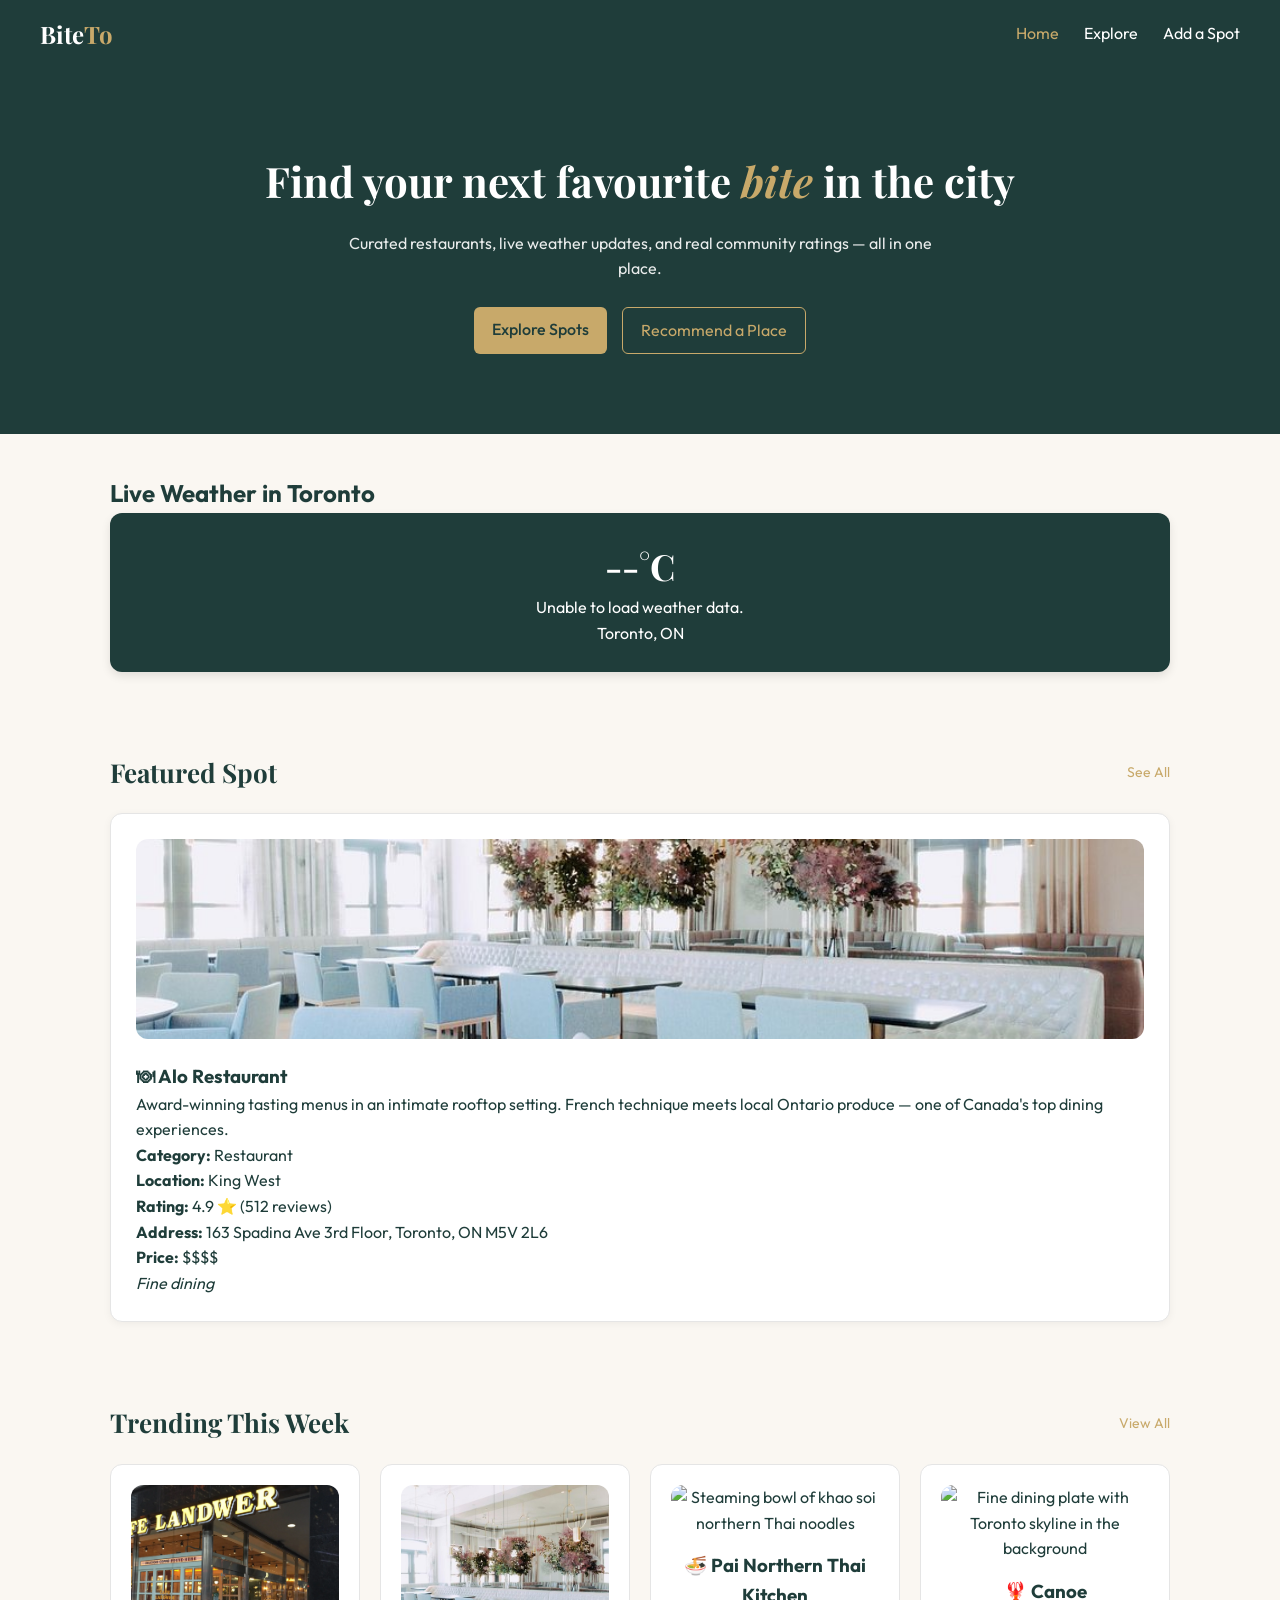
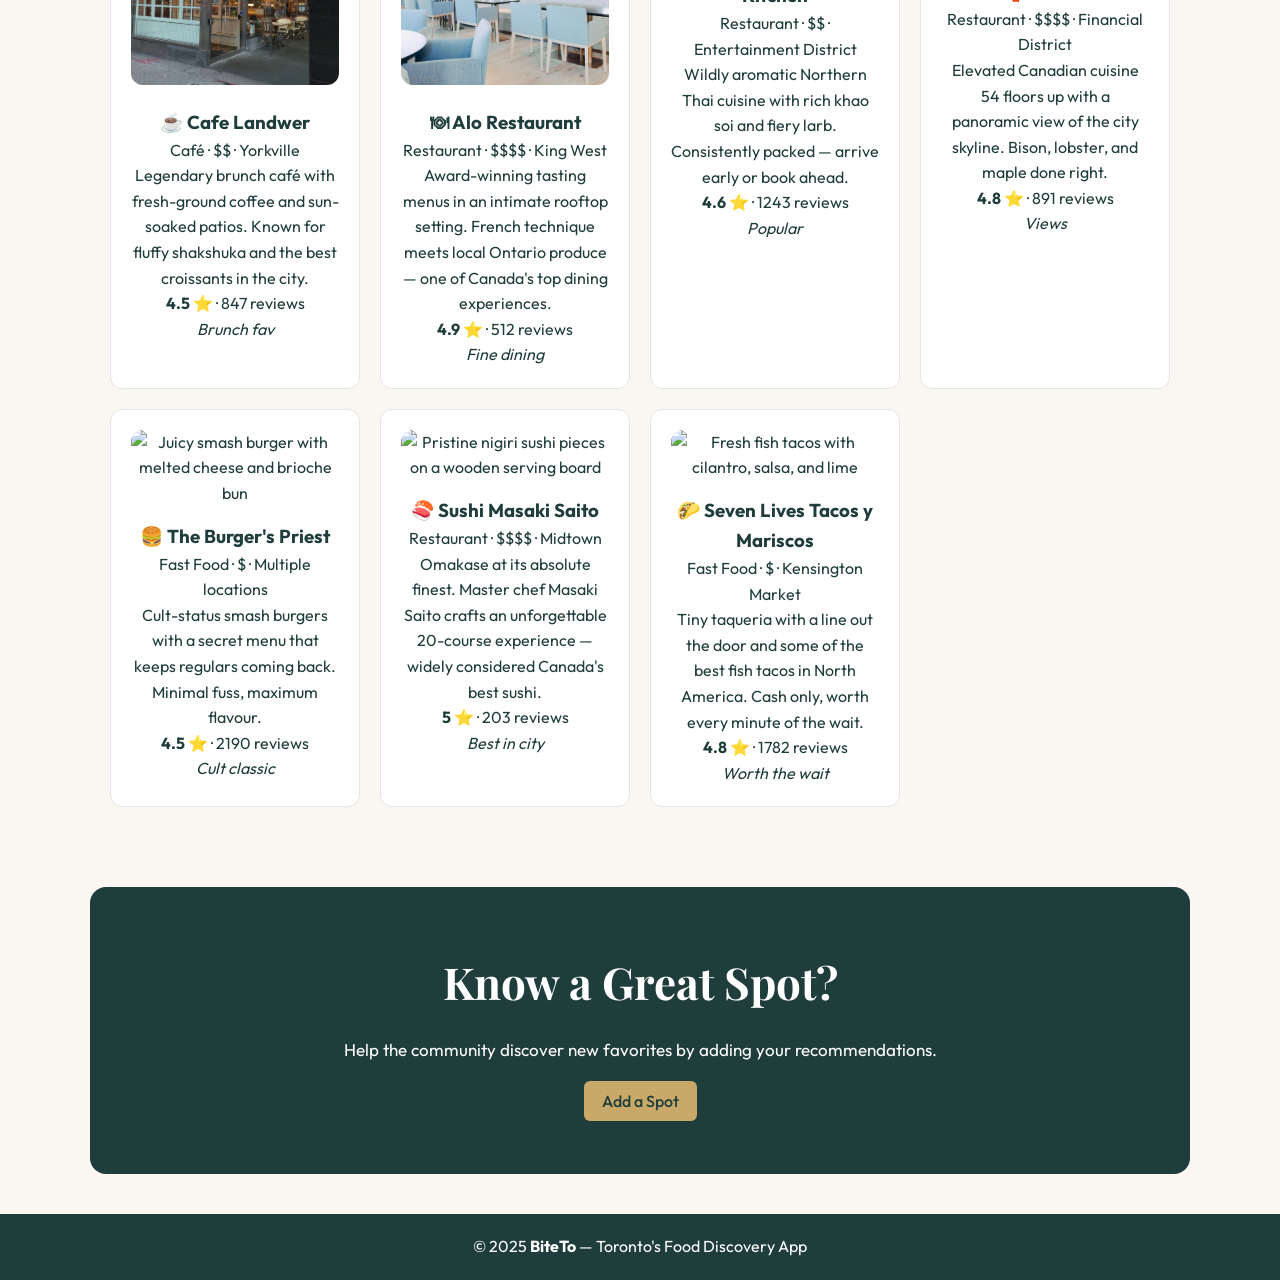
==== index.html @ dfa326c9 "Add Explore page, integrate Fetch API, and include local images. Refs #4 #5 #6 #7" ====
<!DOCTYPE html>
<html lang="en">
<head>
    <meta charset="UTF-8">
    <meta name="viewport" content="width=device-width, initial-scale=1.0">
    <title>BiteTo — Toronto's Food Discovery App</title>

    <!-- Google Fonts -->
    <link href="https://fonts.googleapis.com/css2?family=Playfair+Display:wght@400;500&family=Outfit:wght@300;400;500&display=swap" rel="stylesheet">

    <!-- Main CSS -->
    <link rel="stylesheet" href="css/styles.css">
</head>
<body>

    <!-- ================= NAVBAR ================= -->
    <header>
        <nav class="navbar">
            <div class="logo">Bite<span>To</span></div>
            <ul class="nav-links">
                <li><a href="index.html" class="active">Home</a></li>
                <li><a href="explore.html">Explore</a></li>
                <li><a href="add.html">Add a Spot</a></li>
            </ul>
        </nav>
    </header>

    <!-- ================= HERO SECTION ================= -->
    <section class="hero">
        <div class="hero-content">
            <h1>Find your next favourite <em>bite</em> in the city</h1>
            <p>
                Curated restaurants, live weather updates, and real community
                ratings — all in one place.
            </p>
            <div class="hero-buttons">
                <a href="explore.html" class="btn-primary">Explore Spots</a>
                <a href="add.html" class="btn-secondary">Recommend a Place</a>
            </div>
        </div>
    </section>

    <!-- ================= MAIN CONTENT ================= -->
    <main>

        <!-- Weather Widget -->
        <section class="container">
            <h2>Live Weather in Toronto</h2>
            <div class="weather-card">
                <div class="weather-info">
                    <h3 id="temperature">--°C</h3>
                    <p id="weather-description">Loading weather...</p>
                    <p>Toronto, ON</p>
                </div>
            </div>
        </section>

        <!-- Featured Spot -->
        <section class="container">
            <div class="section-header">
                <h2>Featured Spot</h2>
                <a href="explore.html">See All</a>
            </div>
            <div id="featured-spot" class="featured-card">
                <!-- Rendered by JavaScript -->
            </div>
        </section>

        <!-- Trending Spots -->
        <section class="container">
            <div class="section-header">
                <h2>Trending This Week</h2>
                <a href="explore.html">View All</a>
            </div>
            <div id="trending-spots" class="trending-grid">
                <!-- Rendered by JavaScript -->
            </div>
        </section>

        <!-- Call to Action -->
        <section class="container cta-section">
            <div class="cta-content">
                <h2>Know a Great Spot?</h2>
                <p>Help the community discover new favorites by adding your recommendations.</p>
                <a href="add.html" class="btn-primary">Add a Spot</a>
            </div>
        </section>

    </main>

    <!-- ================= MODAL ================= -->
    <div id="spot-modal" class="modal">
        <div class="modal-content">
            <span class="close">&times;</span>
            <div id="modal-body">
                <!-- Spot details will be inserted here -->
            </div>
        </div>
    </div>

    <!-- ================= FOOTER ================= -->
    <footer>
        <p>&copy; 2025 <strong>BiteTo</strong> — Toronto's Food Discovery App</p>
    </footer>

    <!-- Main JavaScript -->
    <script src="js/scripts.js"></script>
</body>
</html>
---- css/styles.css ----
/* ===============================
   RESET & GLOBAL STYLES
================================= */
* {
    margin: 0;
    padding: 0;
    box-sizing: border-box;
}

:root {
    --primary: #1F3D3A;
    --secondary: #C8A96A;
    --background: #FAF7F2;
    --light: #FFFFFF;
    --muted: #6c757d;
    --border: #e5e5e5;
    --radius: 12px;
}

body {
    font-family: 'Outfit', sans-serif;
    background-color: var(--background);
    color: var(--primary);
    line-height: 1.6;
}

/* ===============================
   NAVBAR
================================= */
.navbar {
    background-color: var(--primary);
    color: white;
    padding: 15px 40px;
    display: flex;
    justify-content: space-between;
    align-items: center;
}

.logo {
    font-family: 'Playfair Display', serif;
    font-size: 24px;
    font-weight: bold;
    color: white;
}

.logo span {
    color: var(--secondary);
}

.nav-links {
    list-style: none;
    display: flex;
    gap: 25px;
}

.nav-links a {
    text-decoration: none;
    color: white;
    font-size: 16px;
    transition: 0.3s;
}

.nav-links a:hover,
.nav-links .active {
    color: var(--secondary);
}

/* ===============================
   BUTTONS
================================= */
.btn-primary {
    background-color: var(--secondary);
    color: var(--primary);
    padding: 10px 18px;
    border-radius: 6px;
    text-decoration: none;
    font-weight: 500;
    transition: 0.3s;
}

.btn-primary:hover {
    background-color: #e0c28a;
}

.btn-secondary {
    border: 1px solid var(--secondary);
    color: var(--secondary);
    padding: 10px 18px;
    border-radius: 6px;
    text-decoration: none;
    transition: 0.3s;
}

.btn-secondary:hover {
    background-color: var(--secondary);
    color: var(--primary);
}

/* ===============================
   HERO SECTION
================================= */
.hero {
    background-color: var(--primary);
    color: white;
    text-align: center;
    padding: 80px 20px;
}

.hero h1 {
    font-family: 'Playfair Display', serif;
    font-size: 42px;
    margin-bottom: 15px;
}

.hero h1 em {
    color: var(--secondary);
    font-style: italic;
}

.hero p {
    max-width: 600px;
    margin: 0 auto 25px;
    font-size: 16px;
    opacity: 0.9;
}

.hero-buttons {
    display: flex;
    justify-content: center;
    gap: 15px;
    flex-wrap: wrap;
}

/* ===============================
   CONTAINER
================================= */
.container {
    max-width: 1100px;
    margin: auto;
    padding: 40px 20px;
}

/* ===============================
   SECTION HEADERS
================================= */
.section-header {
    display: flex;
    justify-content: space-between;
    align-items: center;
    margin-bottom: 20px;
}

.section-header h2 {
    font-family: 'Playfair Display', serif;
    font-size: 26px;
}

.section-header a {
    color: var(--secondary);
    text-decoration: none;
    font-size: 14px;
}

/* ===============================
   WEATHER CARD
================================= */
.weather-card {
    background-color: var(--primary);
    color: white;
    padding: 25px;
    border-radius: var(--radius);
    text-align: center;
    box-shadow: 0 4px 10px rgba(0, 0, 0, 0.1);
}

.weather-info h3 {
    font-size: 36px;
    font-family: 'Playfair Display', serif;
}

/* ===============================
   FEATURED SPOT
================================= */
.featured-card {
    background: var(--light);
    border-radius: var(--radius);
    padding: 25px;
    border: 1px solid var(--border);
    box-shadow: 0 2px 8px rgba(0, 0, 0, 0.05);
}

/* ===============================
   TRENDING GRID
================================= */
.trending-grid {
    display: grid;
    grid-template-columns: repeat(auto-fit, minmax(250px, 1fr));
    gap: 20px;
}

.trending-card {
    background: var(--light);
    padding: 20px;
    border-radius: var(--radius);
    border: 1px solid var(--border);
    text-align: center;
    transition: transform 0.3s, box-shadow 0.3s;
}

.trending-card:hover {
    transform: translateY(-5px);
    box-shadow: 0 6px 15px rgba(0, 0, 0, 0.1);
}

/* ===============================
   FOOTER
================================= */
footer {
    background-color: var(--primary);
    color: white;
    text-align: center;
    padding: 20px;
    margin-top: 40px;
    width: 100%;
}

/* ===============================
   RESPONSIVE DESIGN
================================= */
@media (max-width: 768px) {
    .navbar {
        flex-direction: column;
        gap: 15px;
    }

    .nav-links {
        flex-direction: column;
        align-items: center;
    }

    .hero h1 {
        font-size: 30px;
    }

    .section-header {
        flex-direction: column;
        align-items: flex-start;
        gap: 10px;
    }

    .cta-section {
        padding: 30px 15px;
        margin: 30px 0;
    }

    .cta-content h2 {
        font-size: 24px;
    }

    footer {
        padding: 15px;
        font-size: 14px;
    }
}

/* ===============================
   ADD SPOT FORM
================================= */
.add-spot-form {
    max-width: 600px;
    margin: 0 auto;
    background: var(--light);
    padding: 30px;
    border-radius: var(--radius);
    border: 1px solid var(--border);
    box-shadow: 0 2px 8px rgba(0, 0, 0, 0.05);
}

.form-group {
    margin-bottom: 20px;
}

.form-group label {
    display: block;
    margin-bottom: 5px;
    font-weight: 500;
    color: var(--primary);
}

.form-group input,
.form-group textarea,
.form-group select {
    width: 100%;
    padding: 10px;
    border: 1px solid var(--border);
    border-radius: 6px;
    font-family: 'Outfit', sans-serif;
    font-size: 16px;
}

.form-group textarea {
    resize: vertical;
}

.checkbox-group {
    display: flex;
    align-items: center;
}

.checkbox-group label {
    margin: 0;
    font-weight: normal;
    cursor: pointer;
}

.checkbox-group input[type="checkbox"] {
    width: auto;
    margin-right: 10px;
}

.error {
    color: #dc3545;
    font-size: 14px;
    margin-top: 5px;
    display: block;
}

.add-spot-form button {
    width: 100%;
    padding: 12px;
    font-size: 16px;
}

/* ===============================
   CALL TO ACTION SECTION
================================= */


/* ===============================
   SPOT IMAGES
================================= */
.spot-image {
    width: 100%;
    height: 200px;
    object-fit: cover;
    border-radius: var(--radius);
    margin-bottom: 15px;
    cursor: pointer;
}

/* ===============================
   MODAL
================================= */
.modal {
    display: none;
    position: fixed;
    z-index: 1000;
    left: 0;
    top: 0;
    width: 100%;
    height: 100%;
    background-color: rgba(0, 0, 0, 0.5);
}

.modal-content {
    background-color: var(--light);
    margin: 10% auto;
    padding: 20px;
    border-radius: var(--radius);
    width: 80%;
    max-width: 600px;
    position: relative;
}

.close {
    color: var(--muted);
    float: right;
    font-size: 28px;
    font-weight: bold;
    cursor: pointer;
}

.close:hover {
    color: var(--primary);
}

#modal-body img {
    width: 100%;
    height: 300px;
    object-fit: cover;
    border-radius: var(--radius);
    margin-bottom: 20px;
}

#modal-body h2 {
    font-family: 'Playfair Display', serif;
    margin-bottom: 10px;
}

#modal-body p {
    margin-bottom: 10px;
}

/* ===============================
   EXPLORE HERO
================================= */
.explore-hero {
    background-color: var(--primary);
    color: white;
    text-align: center;
    padding: 60px 20px;
}

.explore-hero h1 {
    font-family: 'Playfair Display', serif;
    font-size: 42px;
    margin-bottom: 12px;
}

.explore-hero h1 em {
    color: var(--secondary);
    font-style: italic;
}

.explore-hero p {
    font-size: 16px;
    opacity: 0.9;
    margin-bottom: 25px;
}

/* ===============================
   SEARCH BAR
================================= */
.search-bar {
    max-width: 600px;
    margin: 0 auto;
    display: flex;
    background-color: white;
    border-radius: 10px;
    overflow: hidden;
    border: 1px solid var(--border);
}

.search-bar input {
    flex: 1;
    border: none;
    padding: 14px 16px;
    font-size: 15px;
    outline: none;
    font-family: 'Outfit', sans-serif;
}

.search-bar button {
    border: none;
    background-color: var(--secondary);
    color: var(--primary);
    padding: 0 20px;
    font-weight: 500;
    cursor: pointer;
}

/* ===============================
   FILTER BUTTONS
================================= */
.filter-row {
    display: flex;
    flex-wrap: wrap;
    gap: 12px;
    margin-bottom: 30px;
}

.pill {
    border: 1px solid var(--border);
    background-color: white;
    color: var(--primary);
    padding: 8px 16px;
    border-radius: 999px;
    cursor: pointer;
    transition: 0.3s;
    font-size: 14px;
}

.pill:hover {
    border-color: var(--secondary);
    color: var(--secondary);
}

.pill.active {
    background-color: var(--primary);
    color: white;
    border-color: var(--primary);
}

/* ===============================
   GALLERY GRID
================================= */
.gallery-grid {
    display: grid;
    grid-template-columns: repeat(auto-fit, minmax(280px, 1fr));
    gap: 20px;
}

/* ===============================
   GALLERY CARD
================================= */
.gcard {
    background-color: white;
    border-radius: var(--radius);
    overflow: hidden;
    border: 1px solid var(--border);
    box-shadow: 0 3px 10px rgba(0,0,0,0.05);
    transition: transform 0.3s, box-shadow 0.3s;
}

.gcard:hover {
    transform: translateY(-5px);
    box-shadow: 0 8px 18px rgba(0,0,0,0.08);
}

.gcard-thumb img {
    width: 100%;
    height: 190px;
    object-fit: cover;
    display: block;
}

.gcard-body {
    padding: 18px;
}

.gcard-name {
    font-size: 20px;
    font-weight: 600;
    margin-bottom: 6px;
    color: var(--primary);
}

.gcard-loc {
    font-size: 14px;
    color: var(--muted);
    margin-bottom: 10px;
}

.gcard-desc {
    font-size: 14px;
    line-height: 1.6;
    color: #555;
    margin-bottom: 14px;
}

.gcard-footer {
    display: flex;
    justify-content: space-between;
    align-items: center;
    margin-bottom: 14px;
}

.stars {
    color: #d4a017;
    font-weight: 600;
}

.rval {
    font-size: 14px;
    color: var(--muted);
    margin-left: 6px;
}

.gcard-tag {
    background-color: #f5efe3;
    color: var(--primary);
    padding: 5px 10px;
    border-radius: 20px;
    font-size: 12px;
}

/* ===============================
   RATING BUTTONS
================================= */
.rating-btns {
    display: flex;
    gap: 10px;
}

.rbtn {
    flex: 1;
    border: 1px solid var(--border);
    background-color: white;
    color: var(--primary);
    padding: 10px;
    border-radius: 8px;
    cursor: pointer;
    transition: 0.3s;
    font-size: 13px;
}

.rbtn:hover {
    border-color: var(--secondary);
    color: var(--secondary);
}

.rbtn.voted-up {
    background-color: #eaf7ea;
    border-color: #8bc48b;
    color: #2e7d32;
}

.rbtn.voted-down {
    background-color: #fdeaea;
    border-color: #e19a9a;
    color: #b23b3b;
}

/* ===============================
   NO RESULTS
================================= */
.no-results {
    text-align: center;
    padding: 50px 20px;
    color: var(--muted);
    grid-column: 1 / -1;
}

/* ===============================
   CTA SECTION
================================= */
.cta-section {
    max-width: 1100px;
    margin: 40px auto;
    padding: 60px 20px;
    background-color: var(--primary);
    color: white;
    text-align: center;
    border-radius: 16px;
}

.cta-section h2 {
    font-family: 'Playfair Display', serif;
    font-size: 44px;
    margin-bottom: 18px;
}

.cta-section p {
    max-width: 600px;
    margin: 0 auto 24px;
    font-size: 17px;
    line-height: 1.7;
}

/* ===============================
   RESPONSIVE
================================= */
@media (max-width: 768px) {
    .explore-hero h1 {
        font-size: 32px;
    }

    .search-bar {
        flex-direction: column;
    }

    .search-bar button {
        padding: 14px;
    }

    .cta-section {
        margin: 30px 16px;
        width: auto;
        padding: 40px 16px;
    }

    .cta-section h2 {
        font-size: 32px;
    }

    .cta-section p {
        font-size: 15px;
    }
}
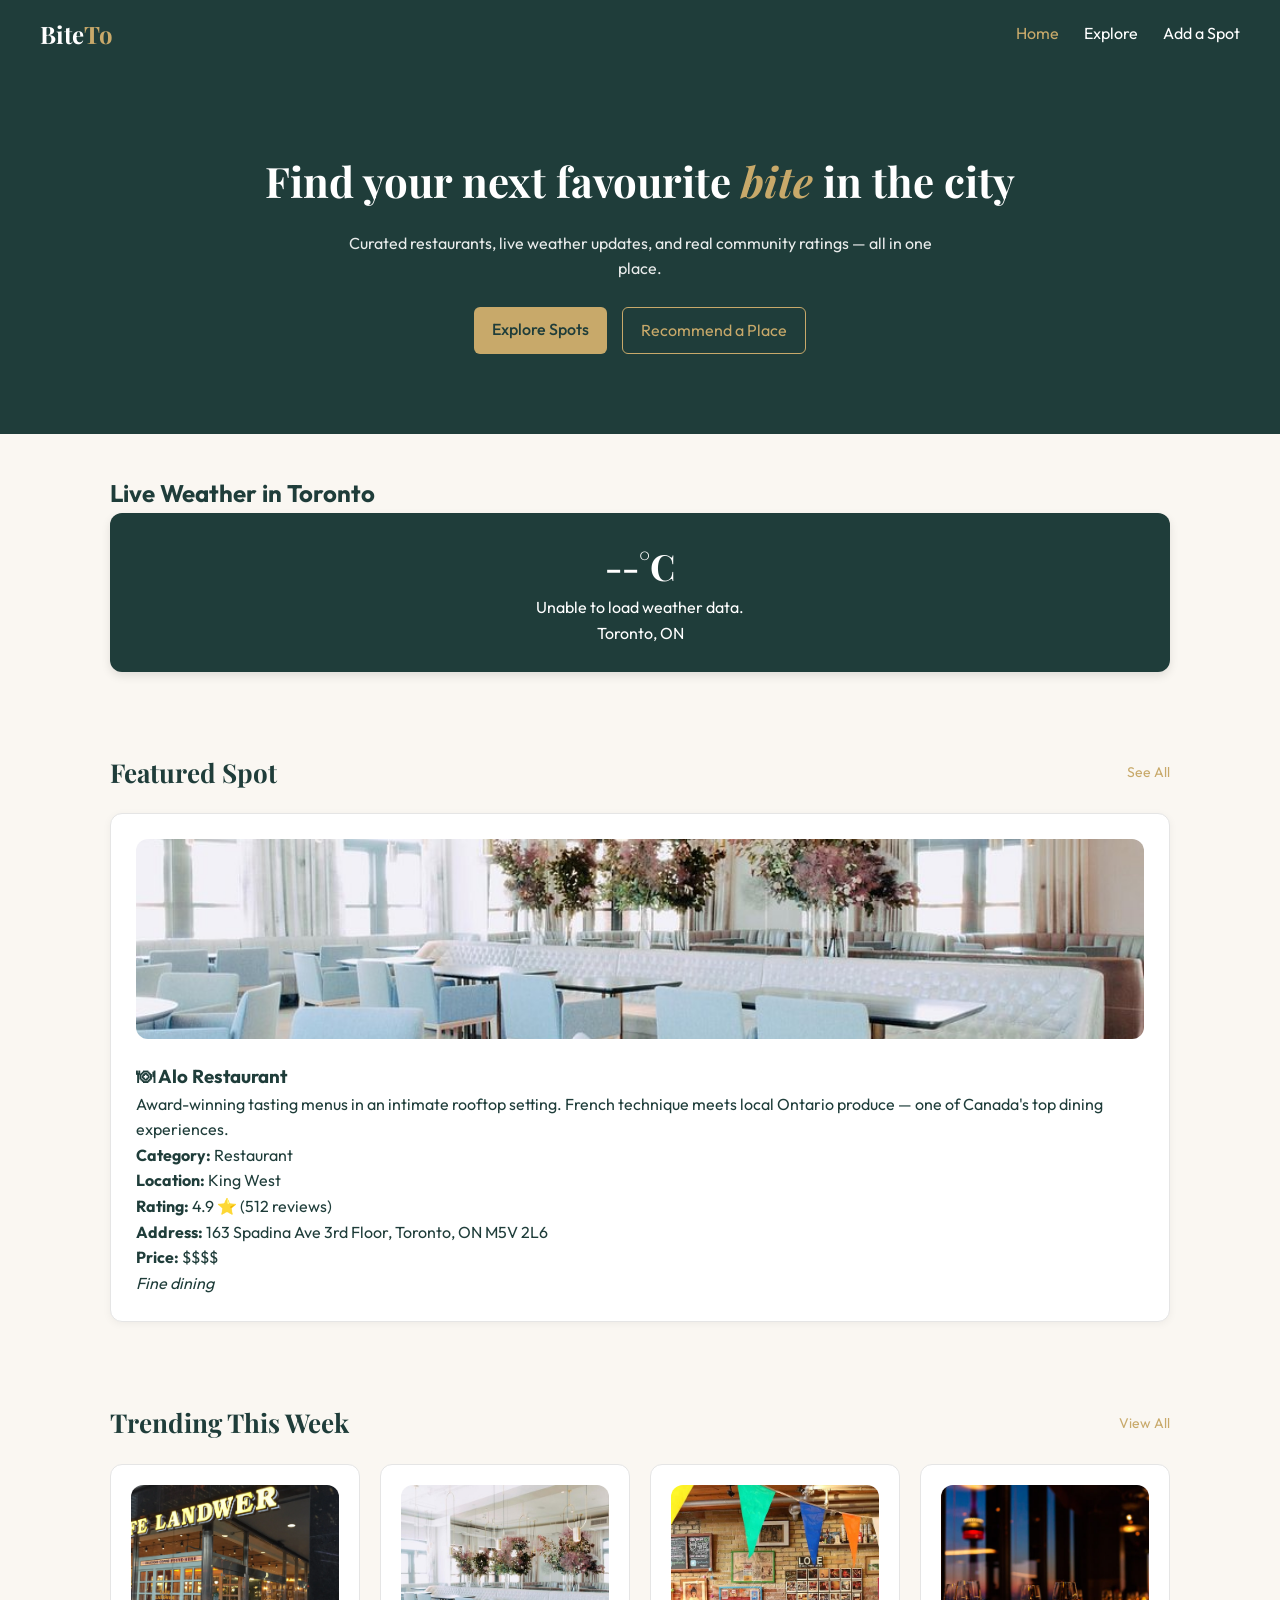
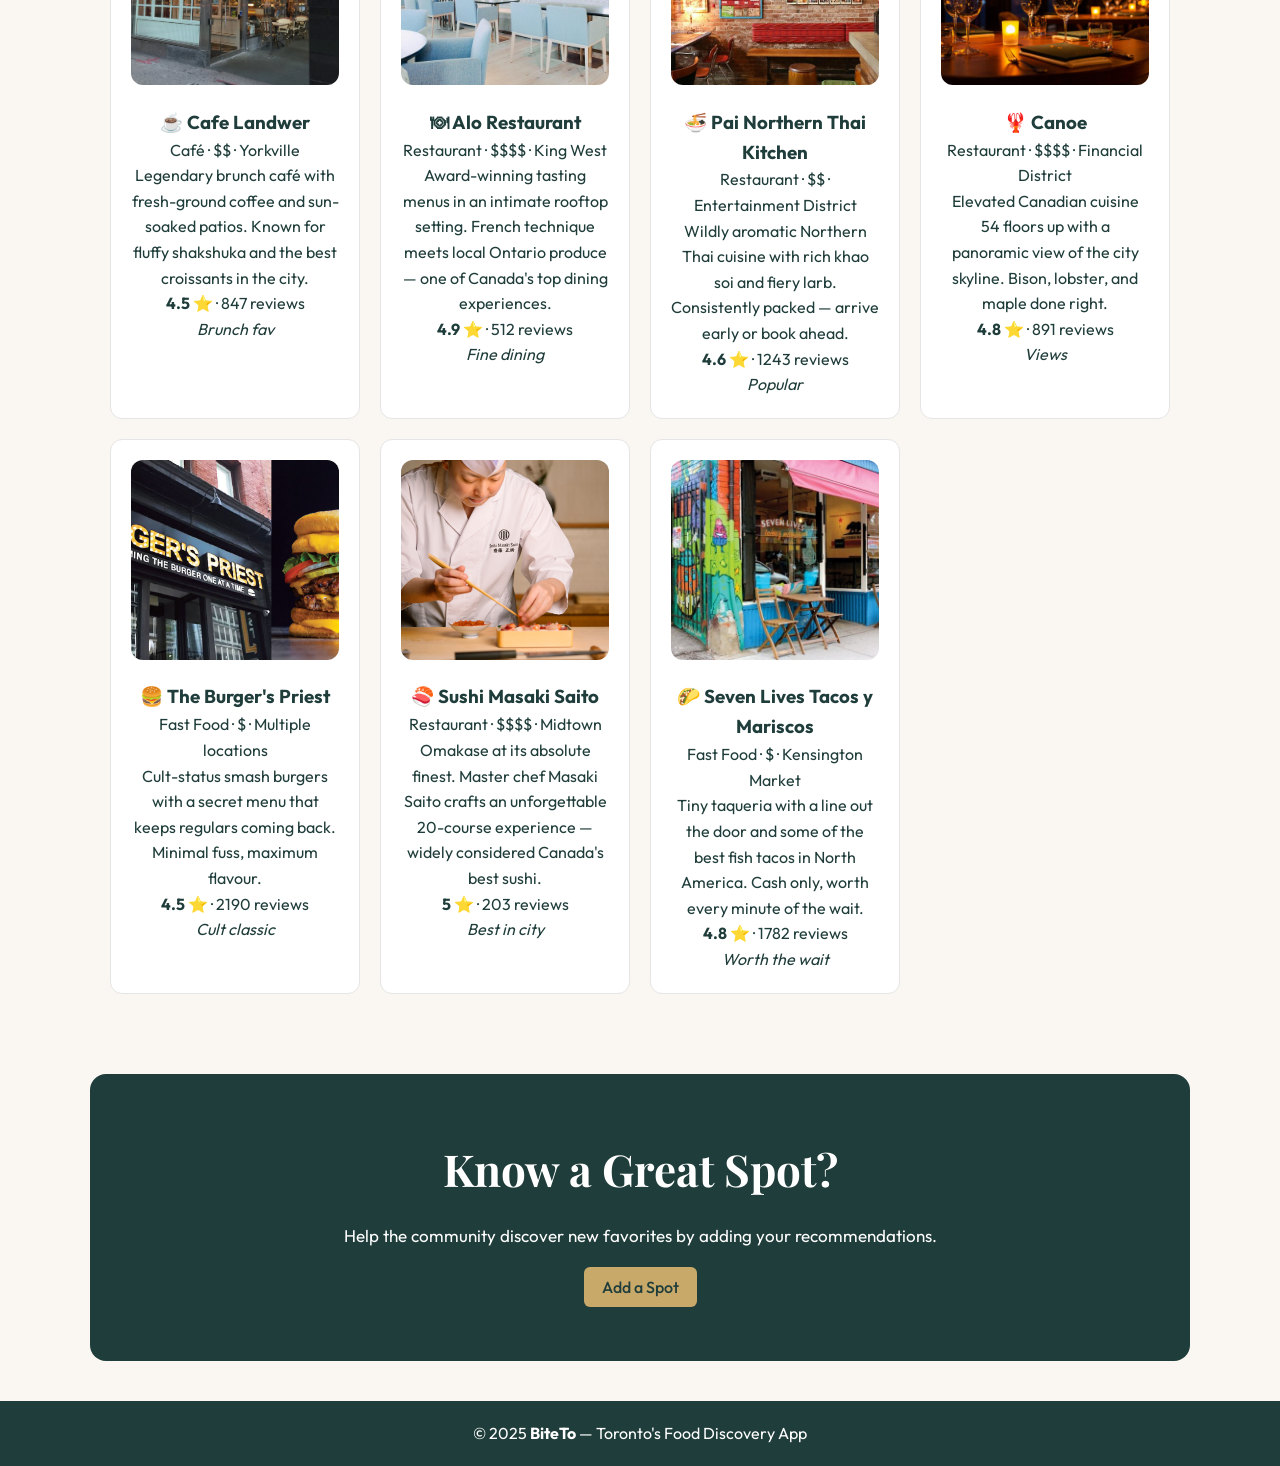
==== commit 36810c46: "Add local restaurant images and update spots.json for dynamic gallery. Closes #5" ====
--- a/index.html
+++ b/index.html
@@ -12,8 +12,6 @@
     <link rel="stylesheet" href="css/styles.css">
 </head>
 <body>
-
-    <!-- ================= NAVBAR ================= -->
     <header>
         <nav class="navbar">
             <div class="logo">Bite<span>To</span></div>
@@ -24,8 +22,6 @@
             </ul>
         </nav>
     </header>
-
-    <!-- ================= HERO SECTION ================= -->
     <section class="hero">
         <div class="hero-content">
             <h1>Find your next favourite <em>bite</em> in the city</h1>
@@ -40,7 +36,6 @@
         </div>
     </section>
 
-    <!-- ================= MAIN CONTENT ================= -->
     <main>
 
         <!-- Weather Widget -->
@@ -97,8 +92,6 @@
             </div>
         </div>
     </div>
-
-    <!-- ================= FOOTER ================= -->
     <footer>
         <p>&copy; 2025 <strong>BiteTo</strong> — Toronto's Food Discovery App</p>
     </footer>
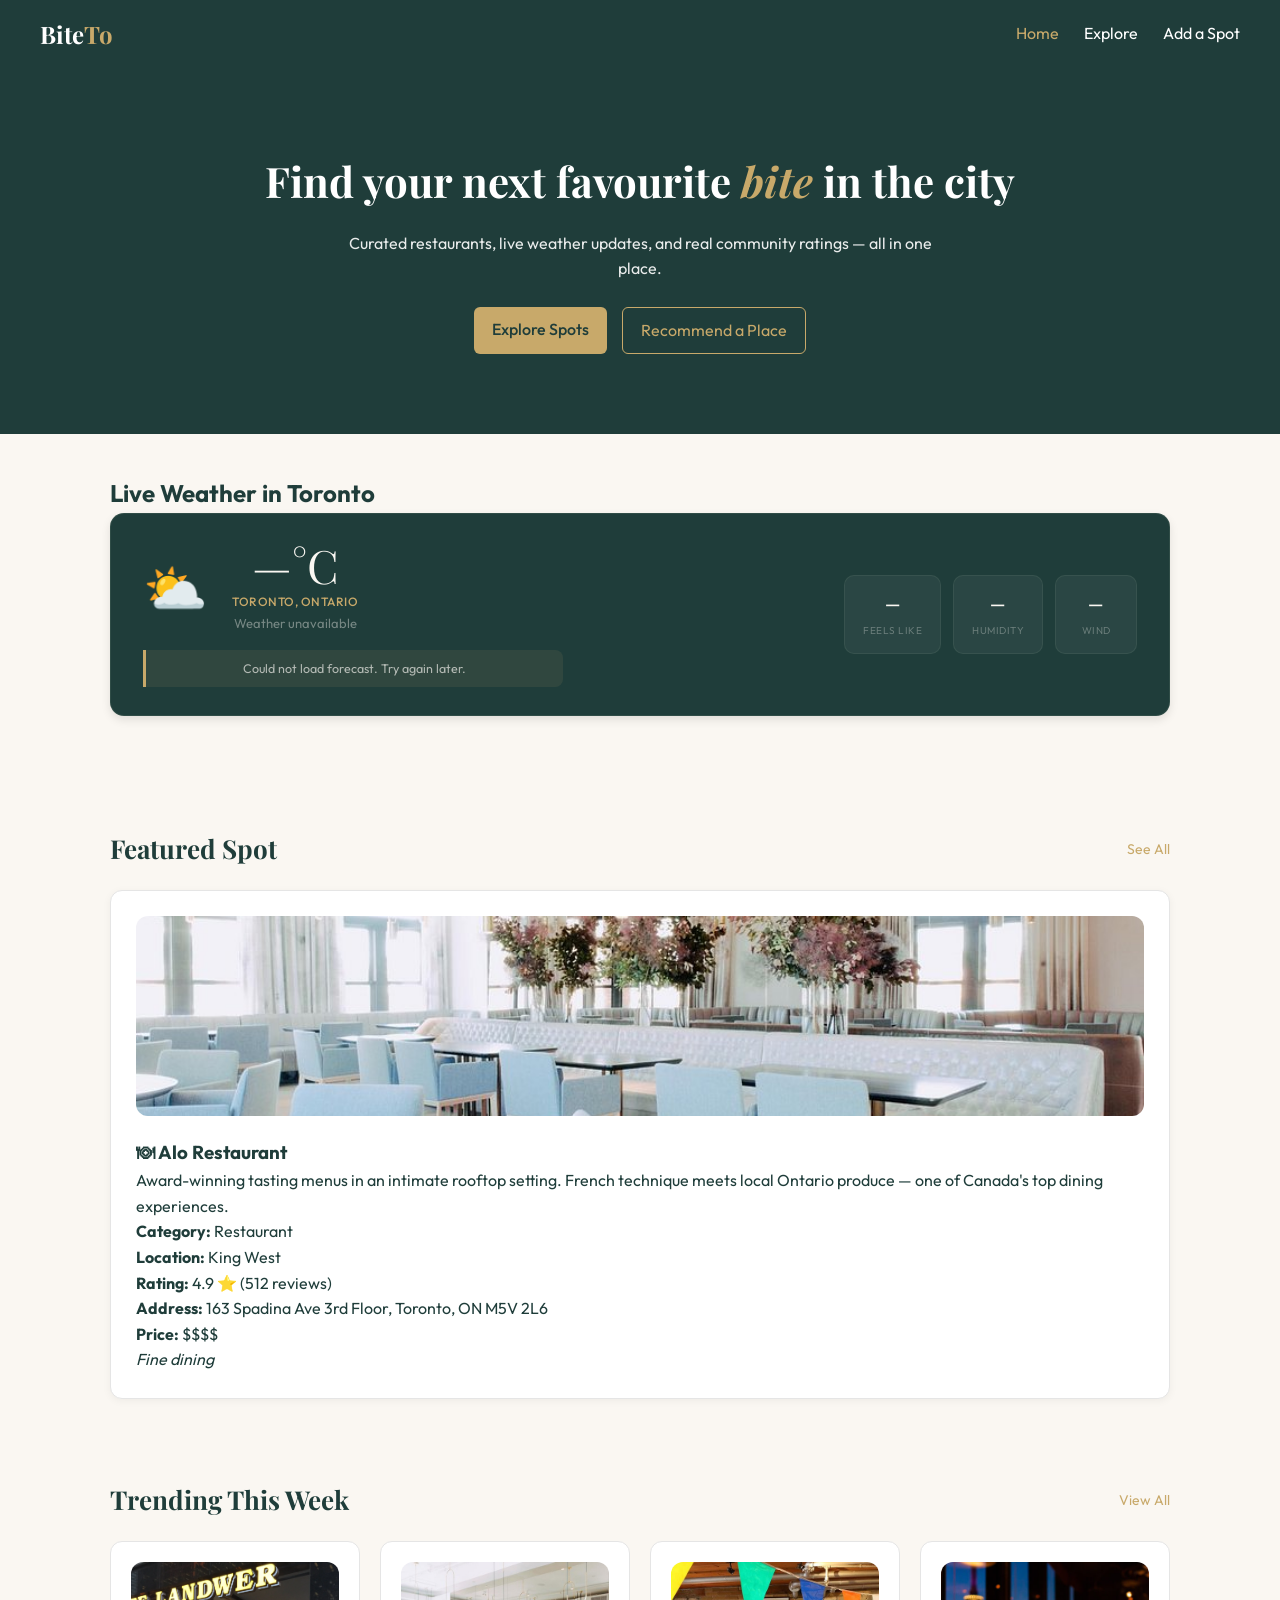
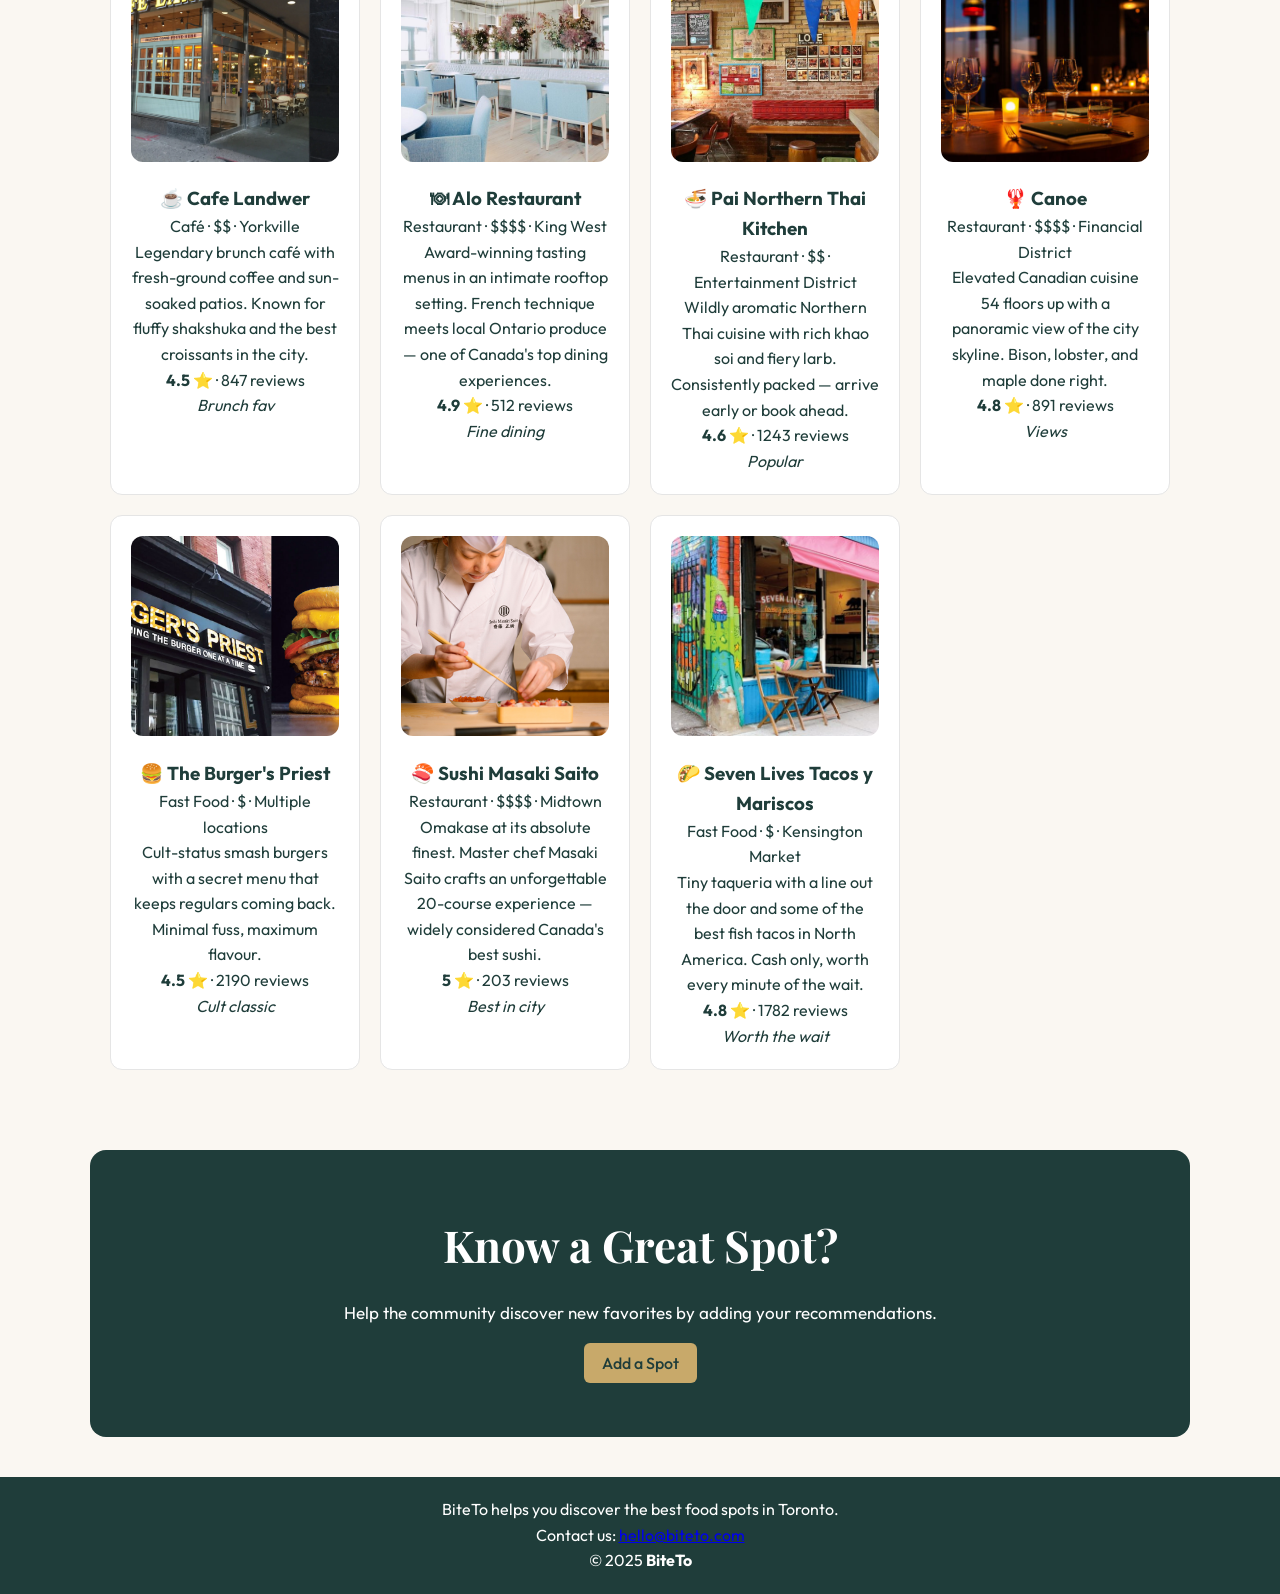
==== commit e2f3e297: "add some validation to form and chang footer, change weather part" ====
--- a/index.html
+++ b/index.html
@@ -41,23 +41,48 @@
         <!-- Weather Widget -->
         <section class="container">
             <h2>Live Weather in Toronto</h2>
-            <div class="weather-card">
-                <div class="weather-info">
-                    <h3 id="temperature">--°C</h3>
-                    <p id="weather-description">Loading weather...</p>
-                    <p>Toronto, ON</p>
-                </div>
-            </div>
+<!-- Weather Widget -->
+<div class="weather-card">
+
+  <!-- Left: icon + temp + tip -->
+  <div class="weather-left">
+    <div class="weather-main">
+      <div class="weather-icon" id="weather-icon">⛅</div>
+      <div>
+        <div class="weather-temp" id="weather-temp">—°C</div>
+        <div class="weather-city">Toronto, Ontario</div>
+        <div class="weather-desc" id="weather-desc">Loading…</div>
+      </div>
+    </div>
+    <div class="weather-tip" id="weather-tip">
+      Checking forecast…
+    </div>
+  </div>
+
+  <!-- Right: stat boxes -->
+  <div class="weather-stats">
+    <div class="weather-stat">
+      <div class="stat-value" id="weather-feels">—</div>
+      <div class="stat-label">Feels like</div>
+    </div>
+    <div class="weather-stat">
+      <div class="stat-value" id="weather-humid">—</div>
+      <div class="stat-label">Humidity</div>
+    </div>
+    <div class="weather-stat">
+      <div class="stat-value" id="weather-wind">—</div>
+      <div class="stat-label">Wind</div>
+    </div>
+  </div>
+
+</div>
         </section>
-
-        <!-- Featured Spot -->
         <section class="container">
             <div class="section-header">
                 <h2>Featured Spot</h2>
                 <a href="explore.html">See All</a>
             </div>
             <div id="featured-spot" class="featured-card">
-                <!-- Rendered by JavaScript -->
             </div>
         </section>
 
@@ -83,7 +108,6 @@
 
     </main>
 
-    <!-- ================= MODAL ================= -->
     <div id="spot-modal" class="modal">
         <div class="modal-content">
             <span class="close">&times;</span>
@@ -93,7 +117,9 @@
         </div>
     </div>
     <footer>
-        <p>&copy; 2025 <strong>BiteTo</strong> — Toronto's Food Discovery App</p>
+        <p>BiteTo helps you discover the best food spots in Toronto.</p>
+        <p>Contact us: <a href="mailto:hello@biteto.com">hello@biteto.com</a></p>
+        <p>&copy; 2025 <strong>BiteTo</strong></p>
     </footer>
 
     <!-- Main JavaScript -->
--- a/css/styles.css
+++ b/css/styles.css
@@ -676,4 +676,96 @@
     .cta-section p {
         font-size: 15px;
     }
+}
+/* ── Weather Card Container ─────────────────── */
+.weather-card {
+  background:       #1F3D3A;
+  border-radius:    14px;
+  padding:          1.75rem 2rem;
+  display:          grid;
+  grid-template-columns: 1fr auto;
+  gap:              2rem;
+  align-items:      center;
+  border:           1px solid rgba(168,187,163,.12);
+  margin-bottom:    2rem;
+}
+
+/* ── Left column ────────────────────────────── */
+.weather-main {
+  display:     flex;
+  align-items: center;
+  gap:         1.5rem;
+}
+.weather-icon {
+  font-size:   52px;
+  line-height: 1;
+  flex-shrink: 0;
+}
+.weather-temp {
+  font-family: 'Playfair Display', serif;
+  font-size:   46px;
+  color:       #FAF7F2;
+  line-height: 1;
+}
+.weather-city {
+  font-size:       12px;
+  color:           #C8A96A;
+  font-weight:     500;
+  letter-spacing: .5px;
+  text-transform: uppercase;
+  margin-top:     4px;
+}
+.weather-desc {
+  font-size:  13px;
+  color:      rgba(250,247,242,.4);
+  margin-top: 2px;
+}
+
+/* ── Dining tip bar ─────────────────────────── */
+.weather-tip {
+  margin-top:    1rem;
+  background:   rgba(200,169,106,.1);
+  border-left:  3px solid #C8A96A;
+  padding:      9px 14px;
+  border-radius: 0 8px 8px 0;
+  font-size:    12.5px;
+  color:        rgba(250,247,242,.65);
+  line-height:  1.55;
+  max-width:    420px;
+}
+
+/* ── Right column: stat boxes ───────────────── */
+.weather-stats {
+  display: flex;
+  gap:     12px;
+}
+.weather-stat {
+  text-align:    center;
+  background:   rgba(255,255,255,.05);
+  border:        1px solid rgba(168,187,163,.1);
+  border-radius: 10px;
+  padding:       14px 18px;
+  min-width:     82px;
+}
+.stat-value {
+  font-size:   18px;
+  font-weight: 500;
+  color:       #FAF7F2;
+}
+.stat-label {
+  font-size:       10px;
+  color:           rgba(250,247,242,.3);
+  margin-top:     4px;
+  letter-spacing: .5px;
+  text-transform: uppercase;
+}
+
+/* ── Responsive ─────────────────────────────── */
+@media (max-width: 640px) {
+  .weather-card {
+    grid-template-columns: 1fr;
+  }
+  .weather-stats {
+    flex-wrap: wrap;
+  }
 }
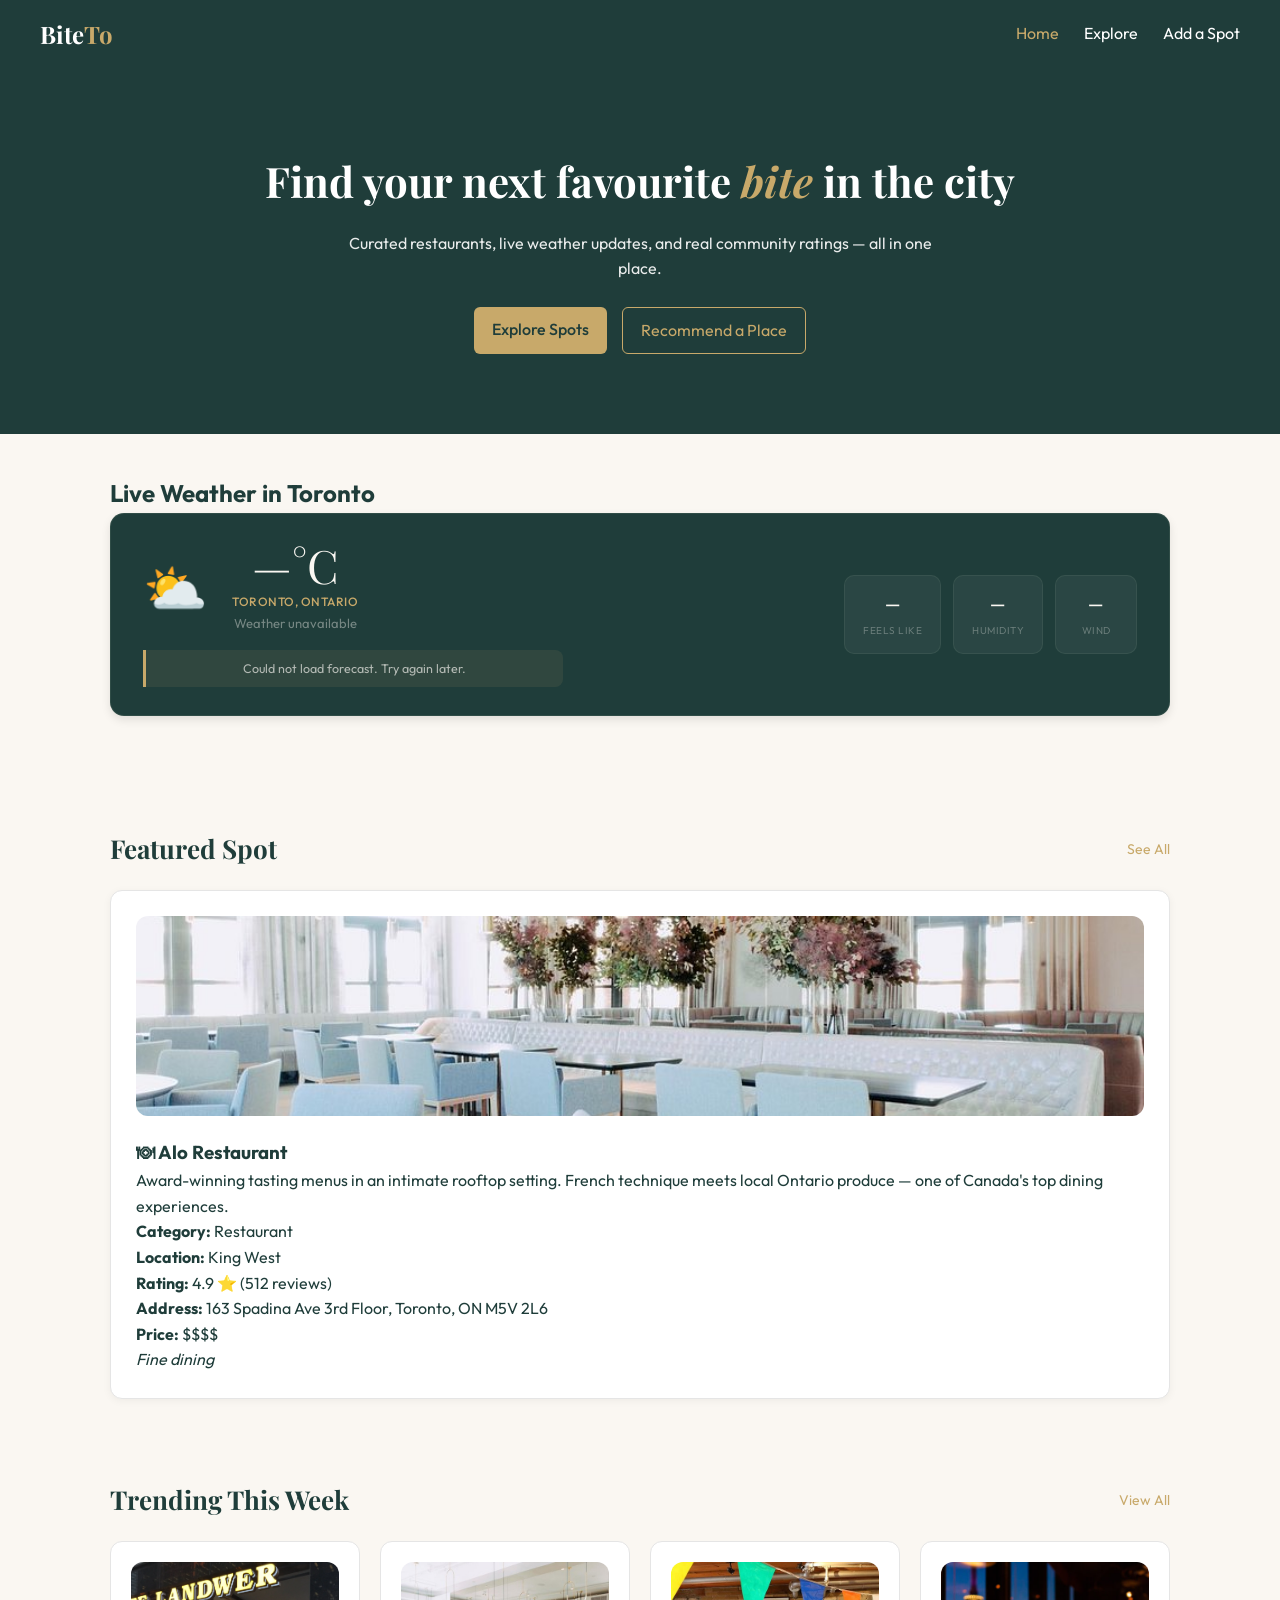
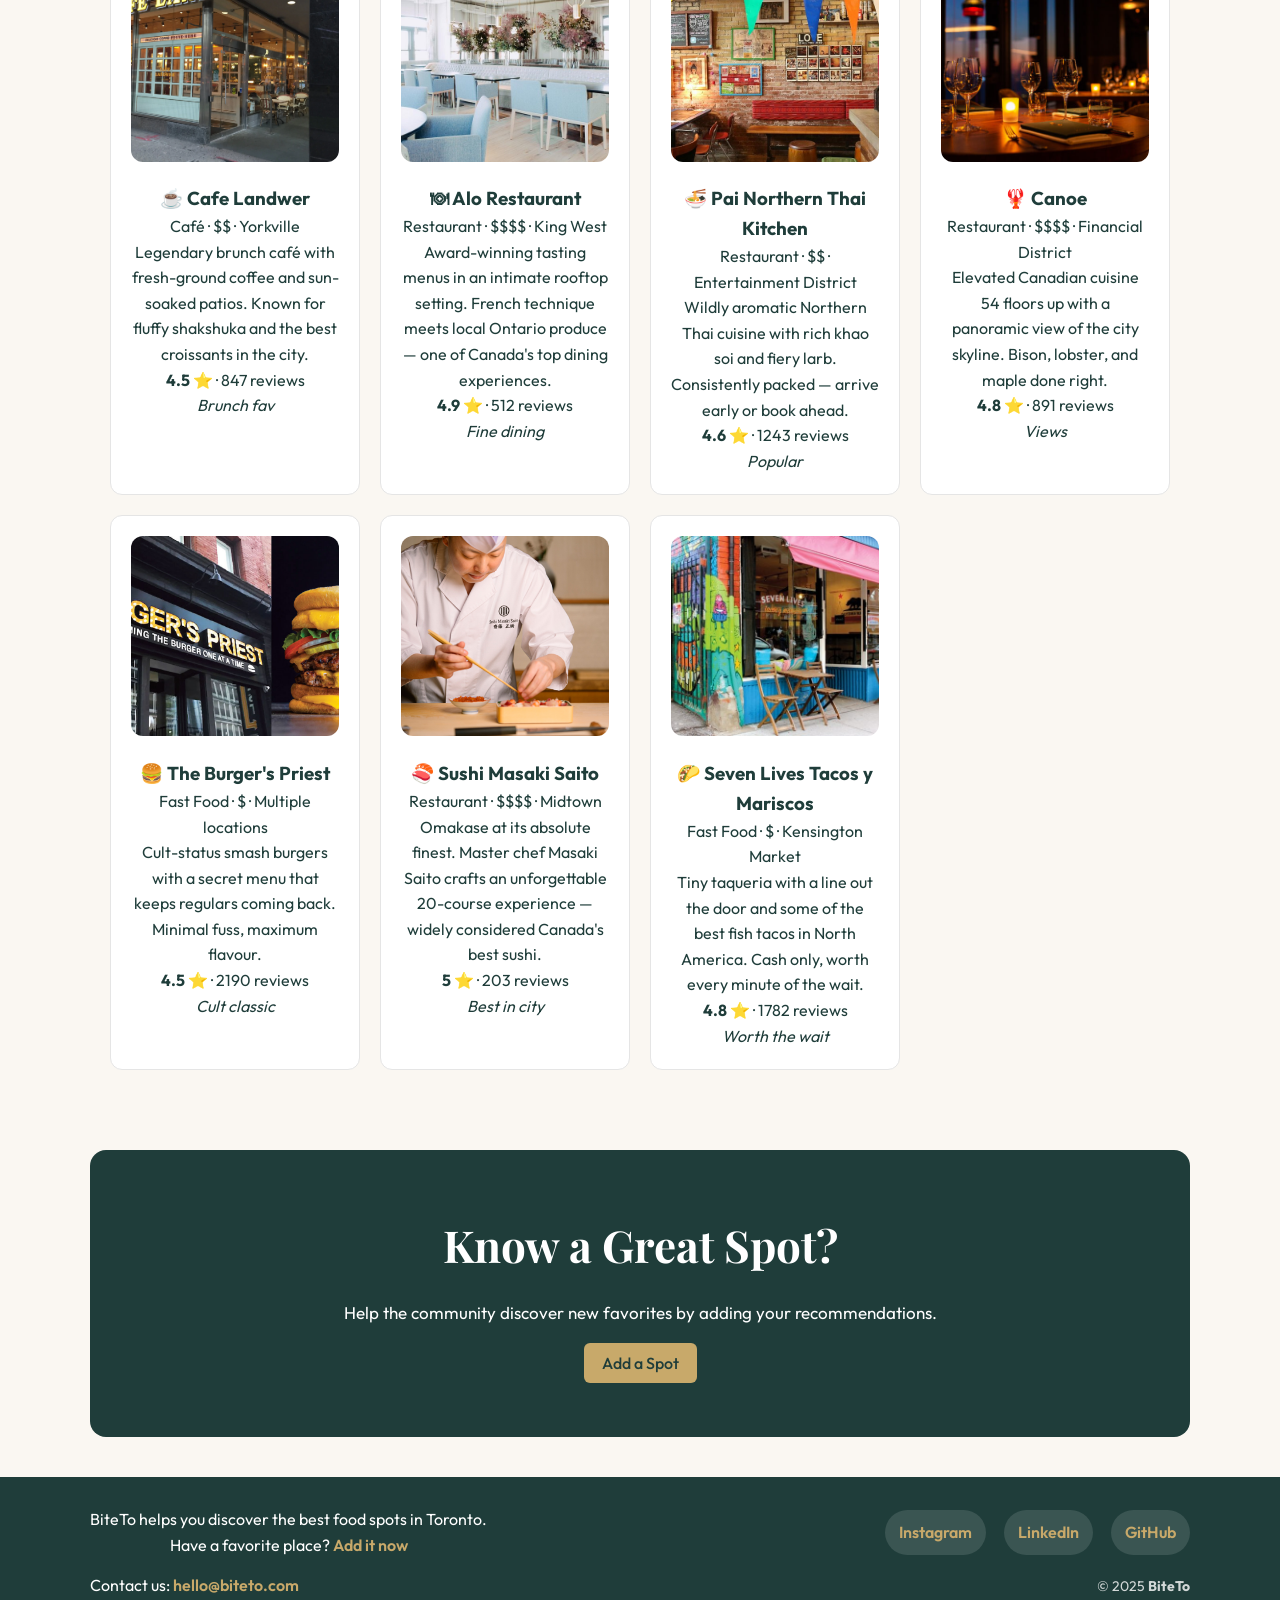
==== commit bbe154b7: "change footer style" ====
--- a/index.html
+++ b/index.html
@@ -117,9 +117,21 @@
         </div>
     </div>
     <footer>
-        <p>BiteTo helps you discover the best food spots in Toronto.</p>
-        <p>Contact us: <a href="mailto:hello@biteto.com">hello@biteto.com</a></p>
-        <p>&copy; 2025 <strong>BiteTo</strong></p>
+        <div class="footer-top">
+            <div>
+                <p class="footer-brand">BiteTo helps you discover the best food spots in Toronto.</p>
+                <p class="footer-action">Have a favorite place? <a href="add.html">Add it now</a></p>
+            </div>
+            <div class="footer-social">
+                <a href="https://instagram.com/" target="_blank" rel="noopener">Instagram</a>
+                <a href="https://linkedin.com/" target="_blank" rel="noopener">LinkedIn</a>
+                <a href="https://github.com/" target="_blank" rel="noopener">GitHub</a>
+            </div>
+        </div>
+        <div class="footer-bottom">
+            <p>Contact us: <a href="mailto:hello@biteto.com">hello@biteto.com</a></p>
+            <p class="footer-copy">&copy; 2025 <strong>BiteTo</strong></p>
+        </div>
     </footer>
 
     <!-- Main JavaScript -->
--- a/css/styles.css
+++ b/css/styles.css
@@ -219,9 +219,64 @@
     background-color: var(--primary);
     color: white;
     text-align: center;
-    padding: 20px;
+    padding: 30px 20px;
     margin-top: 40px;
     width: 100%;
+}
+
+.footer-top,
+.footer-bottom {
+    display: flex;
+    flex-wrap: wrap;
+    justify-content: space-between;
+    align-items: center;
+    gap: 15px;
+    max-width: 1100px;
+    margin: 0 auto 15px;
+}
+
+.footer-brand,
+.footer-action,
+.footer-bottom p {
+    margin: 0;
+}
+
+.footer-action a,
+.footer-bottom a,
+.footer-social a {
+    color: var(--secondary);
+    text-decoration: none;
+    font-weight: 600;
+}
+
+.footer-action a:hover,
+.footer-bottom a:hover,
+.footer-social a:hover {
+    color: #f1e4c3;
+}
+
+.footer-social {
+    display: flex;
+    flex-wrap: wrap;
+    gap: 18px;
+    justify-content: center;
+}
+
+.footer-social a {
+    background: rgba(255, 255, 255, 0.12);
+    padding: 10px 14px;
+    border-radius: 999px;
+    transition: background 0.3s, transform 0.3s;
+}
+
+.footer-social a:hover {
+    background: rgba(255, 255, 255, 0.22);
+    transform: translateY(-2px);
+}
+
+.footer-copy {
+    opacity: 0.8;
+    font-size: 14px;
 }
 
 /* ===============================
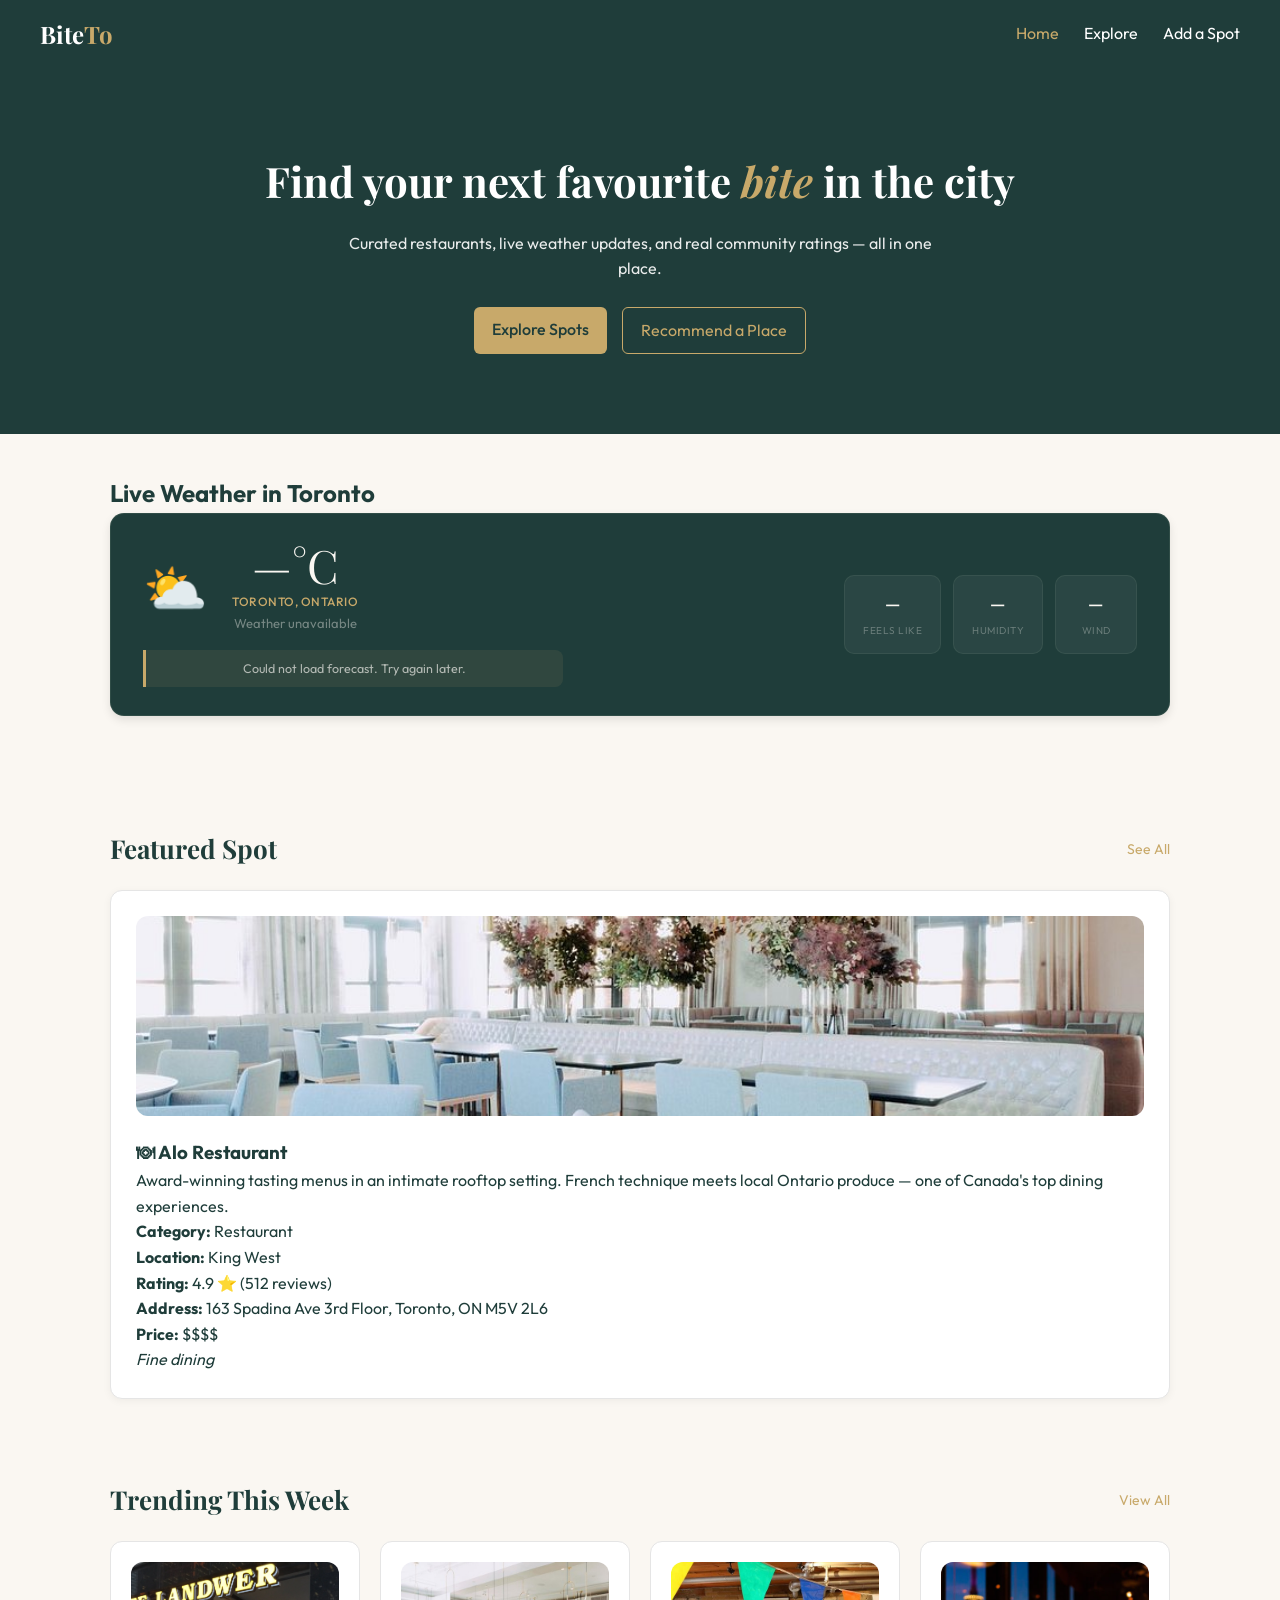
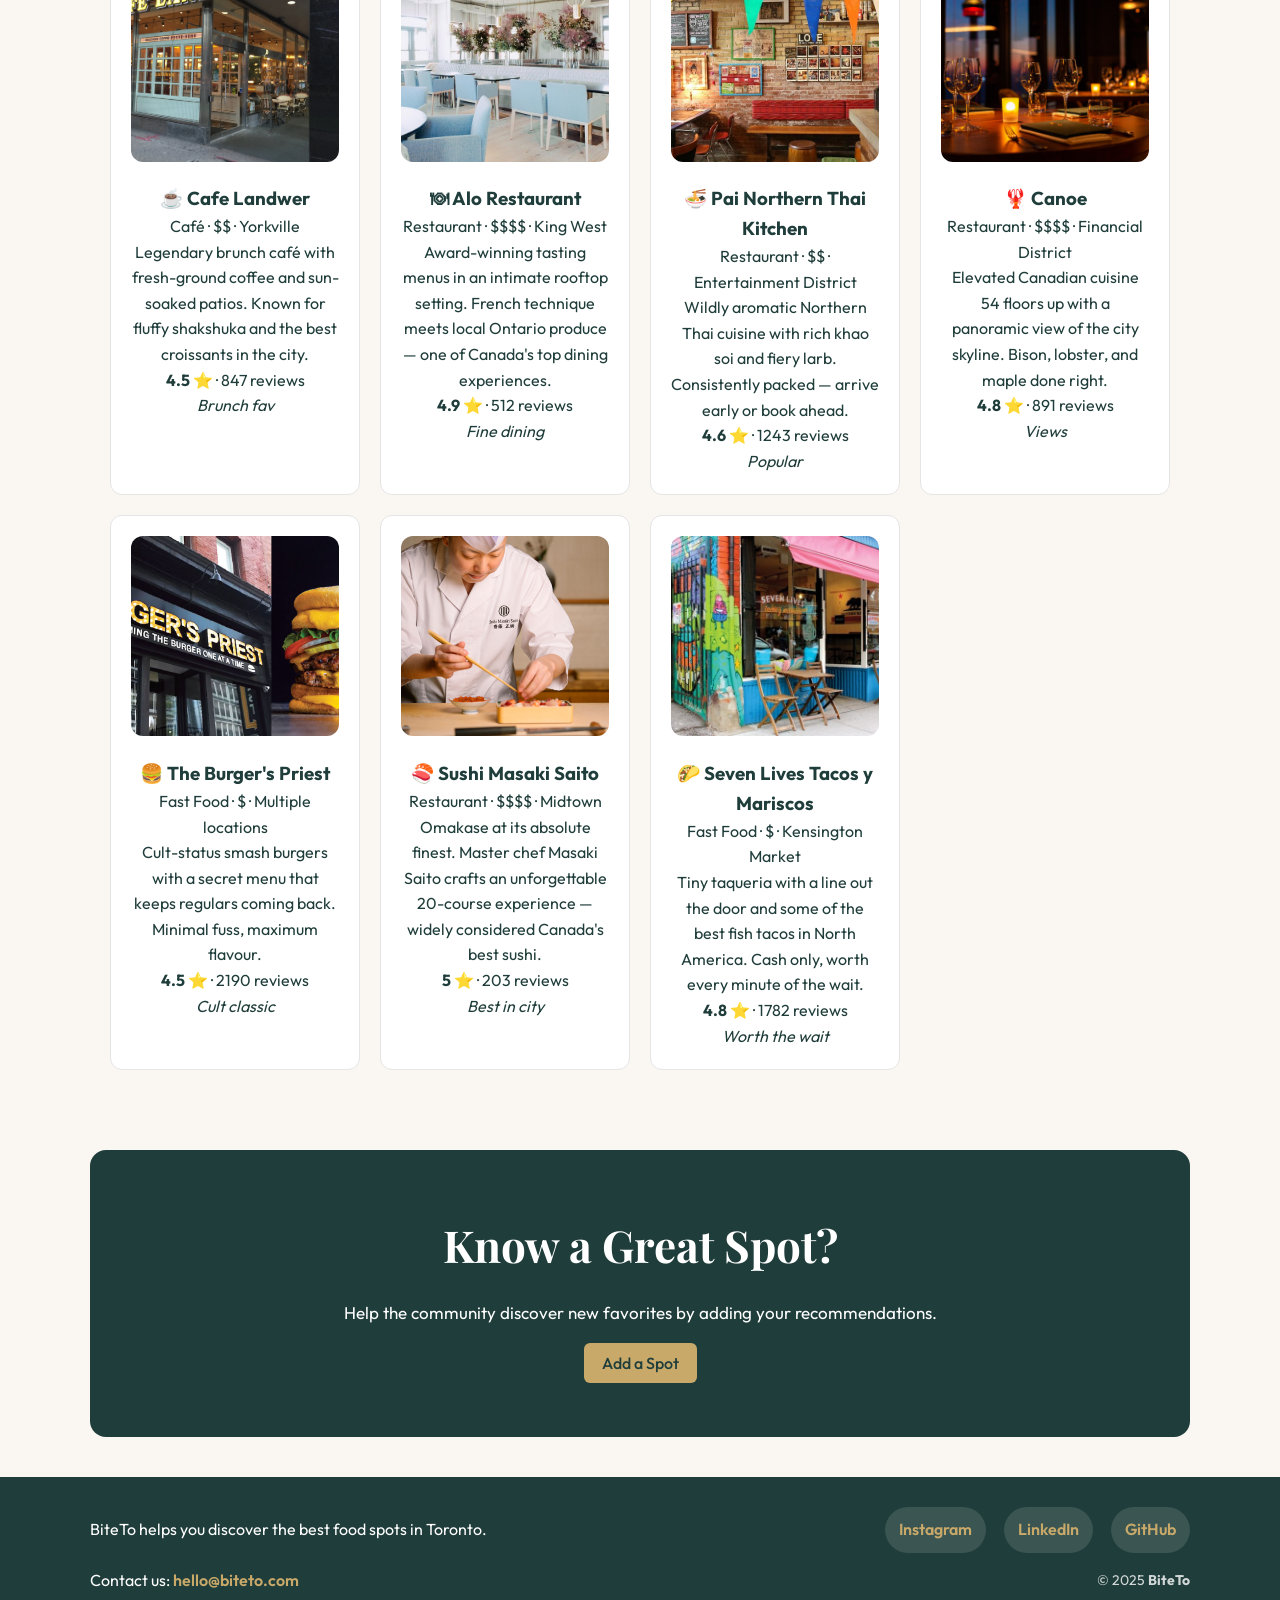
==== commit 6761207c: "change cards size bsae on search result" ====
--- a/index.html
+++ b/index.html
@@ -120,7 +120,6 @@
         <div class="footer-top">
             <div>
                 <p class="footer-brand">BiteTo helps you discover the best food spots in Toronto.</p>
-                <p class="footer-action">Have a favorite place? <a href="add.html">Add it now</a></p>
             </div>
             <div class="footer-social">
                 <a href="https://instagram.com/" target="_blank" rel="noopener">Instagram</a>
--- a/css/styles.css
+++ b/css/styles.css
@@ -551,8 +551,13 @@
 ================================= */
 .gallery-grid {
     display: grid;
-    grid-template-columns: repeat(auto-fit, minmax(280px, 1fr));
+    grid-template-columns: repeat(auto-fit, 280px);
     gap: 20px;
+    justify-content: center;
+}
+
+.gallery-grid.few-cards {
+    grid-template-columns: repeat(auto-fit, 400px);
 }
 
 /* ===============================
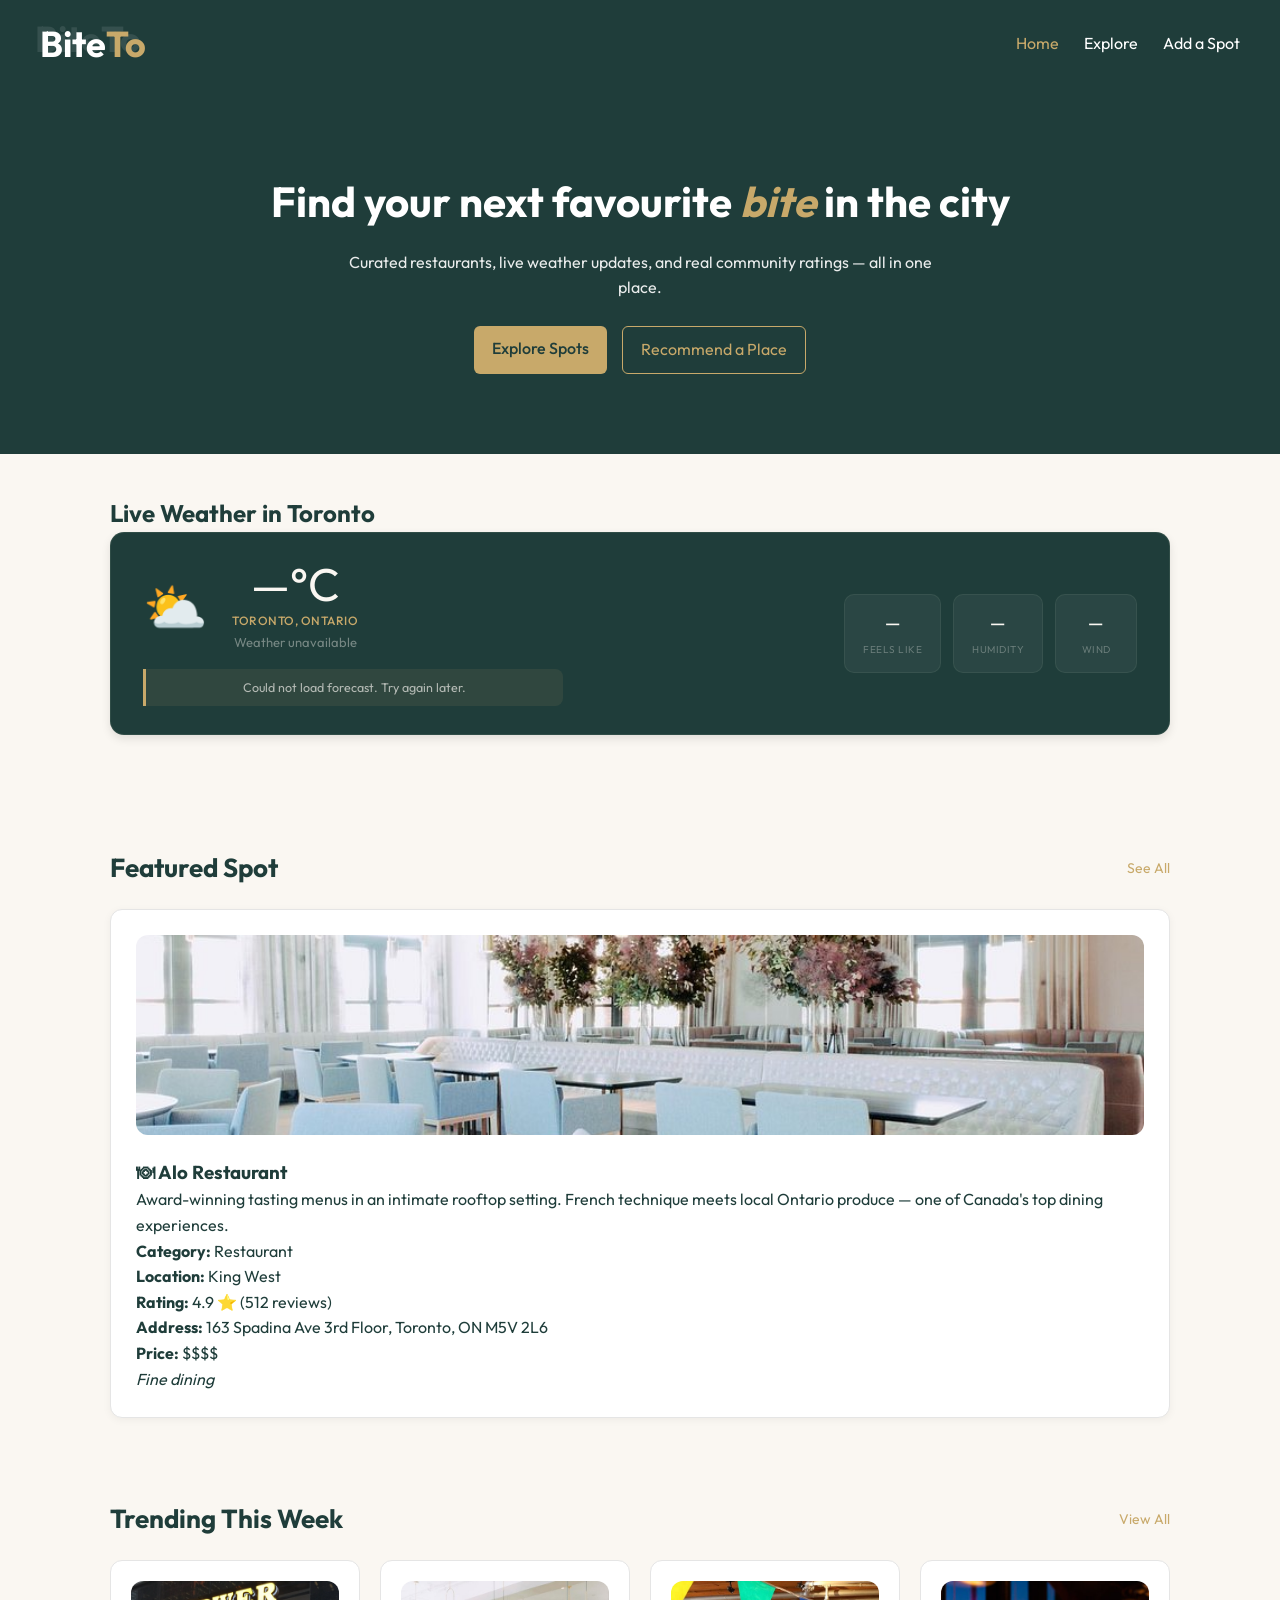
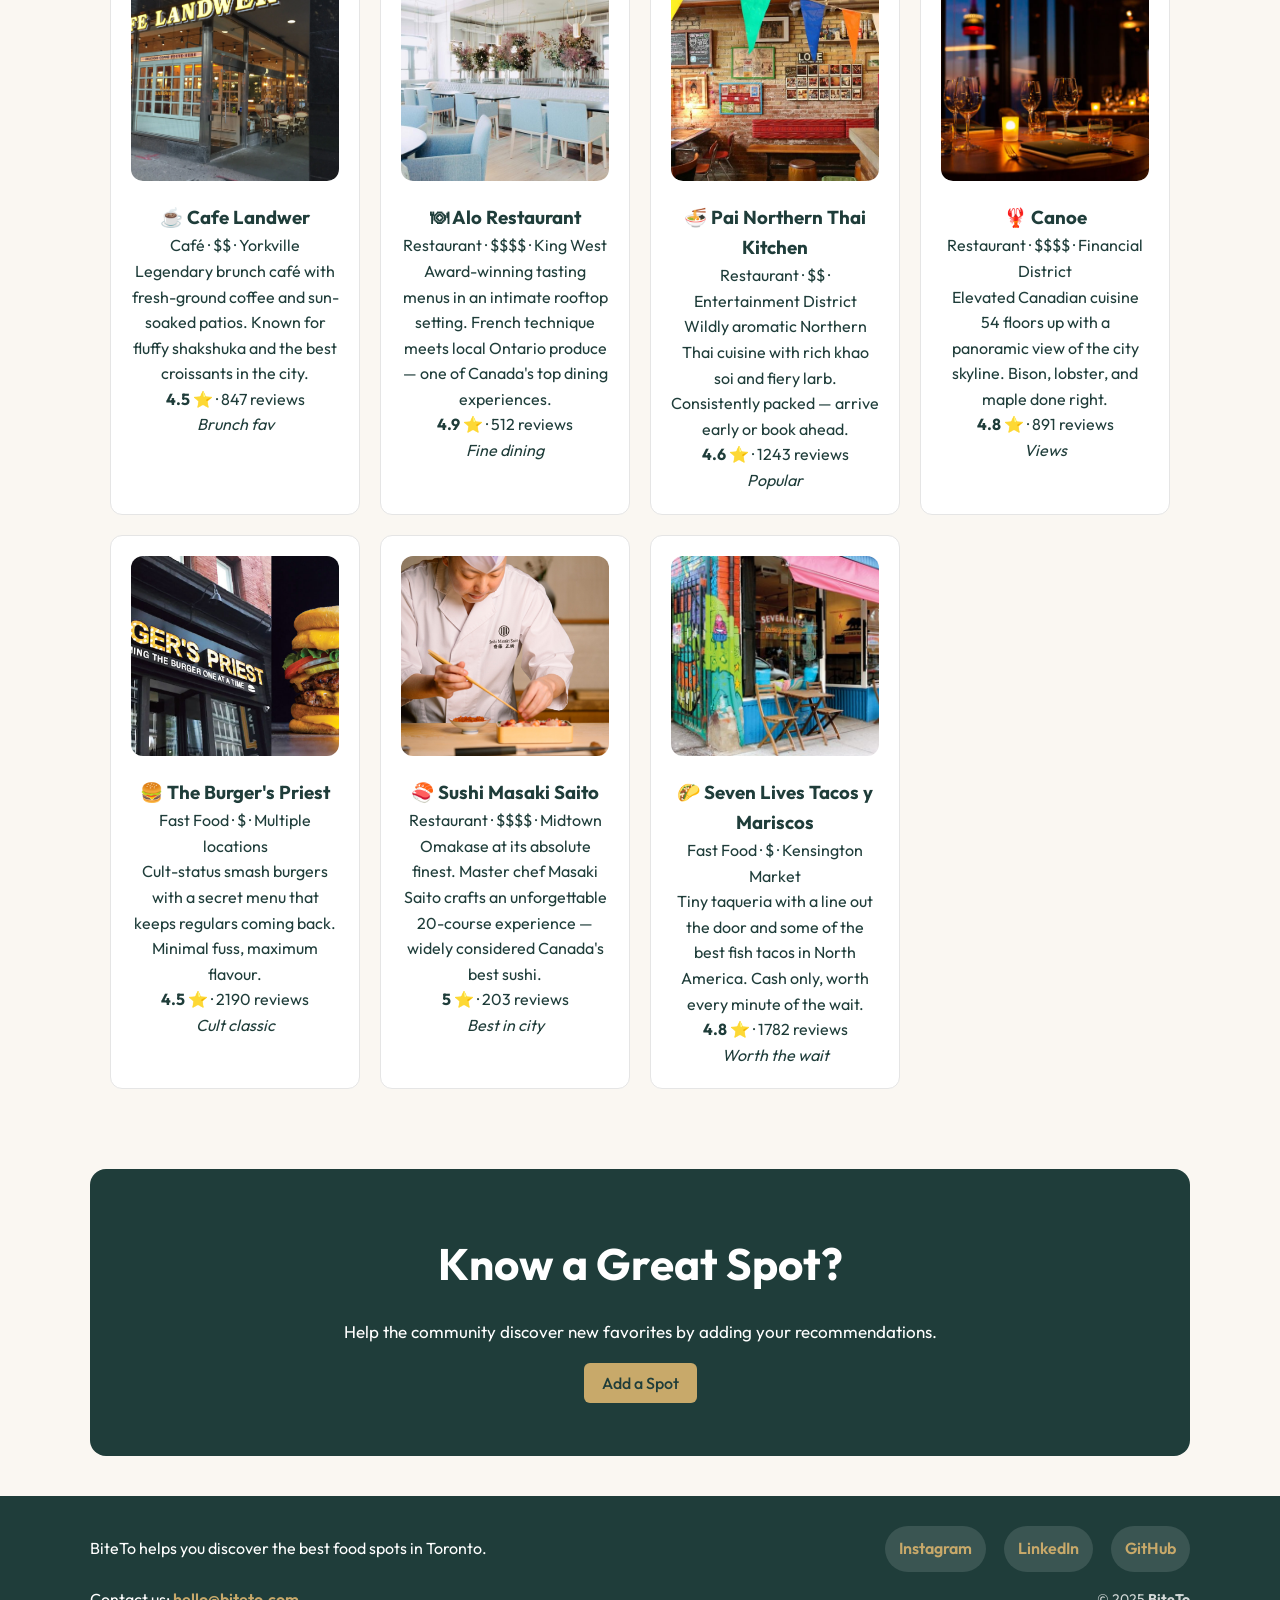
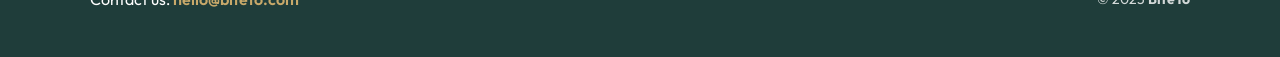
==== commit 55a277c6: "change fonts" ====
--- a/index.html
+++ b/index.html
@@ -6,7 +6,7 @@
     <title>BiteTo — Toronto's Food Discovery App</title>
 
     <!-- Google Fonts -->
-    <link href="https://fonts.googleapis.com/css2?family=Playfair+Display:wght@400;500&family=Outfit:wght@300;400;500&display=swap" rel="stylesheet">
+    <link href="https://fonts.googleapis.com/css2?family=Outfit:wght@300;400;500&display=swap" rel="stylesheet">
 
     <!-- Main CSS -->
     <link rel="stylesheet" href="css/styles.css">
@@ -14,7 +14,7 @@
 <body>
     <header>
         <nav class="navbar">
-            <div class="logo">Bite<span>To</span></div>
+            <div class="logo"><span class="faded">BiteTo</span>Bite<span>To</span></div>
             <ul class="nav-links">
                 <li><a href="index.html" class="active">Home</a></li>
                 <li><a href="explore.html">Explore</a></li>
--- a/css/styles.css
+++ b/css/styles.css
@@ -37,10 +37,24 @@
 }
 
 .logo {
-    font-family: 'Playfair Display', serif;
-    font-size: 24px;
+    font-family: 'Outfit', sans-serif;
+    font-size: 36px;
     font-weight: bold;
     color: white;
+    position: relative;
+}
+
+.logo .faded {
+    position: absolute;
+    top: -5px;
+    left: -5px;
+    color: rgba(255, 255, 255, 0.1);
+    z-index: 0;
+}
+
+.logo span {
+    position: relative;
+    z-index: 1;
 }
 
 .logo span {
@@ -107,7 +121,7 @@
 }
 
 .hero h1 {
-    font-family: 'Playfair Display', serif;
+    font-family: 'Outfit', sans-serif;
     font-size: 42px;
     margin-bottom: 15px;
 }
@@ -151,7 +165,7 @@
 }
 
 .section-header h2 {
-    font-family: 'Playfair Display', serif;
+    font-family: 'Outfit', sans-serif;
     font-size: 26px;
 }
 
@@ -175,7 +189,7 @@
 
 .weather-info h3 {
     font-size: 36px;
-    font-family: 'Playfair Display', serif;
+    font-family: 'Outfit', sans-serif;
 }
 
 /* ===============================
@@ -448,7 +462,7 @@
 }
 
 #modal-body h2 {
-    font-family: 'Playfair Display', serif;
+    font-family: 'Outfit', sans-serif;
     margin-bottom: 10px;
 }
 
@@ -467,7 +481,7 @@
 }
 
 .explore-hero h1 {
-    font-family: 'Playfair Display', serif;
+    font-family: 'Outfit', sans-serif;
     font-size: 42px;
     margin-bottom: 12px;
 }
@@ -695,7 +709,7 @@
 }
 
 .cta-section h2 {
-    font-family: 'Playfair Display', serif;
+    font-family: 'Outfit', sans-serif;
     font-size: 44px;
     margin-bottom: 18px;
 }
@@ -762,7 +776,7 @@
   flex-shrink: 0;
 }
 .weather-temp {
-  font-family: 'Playfair Display', serif;
+  font-family: 'Outfit', sans-serif;
   font-size:   46px;
   color:       #FAF7F2;
   line-height: 1;
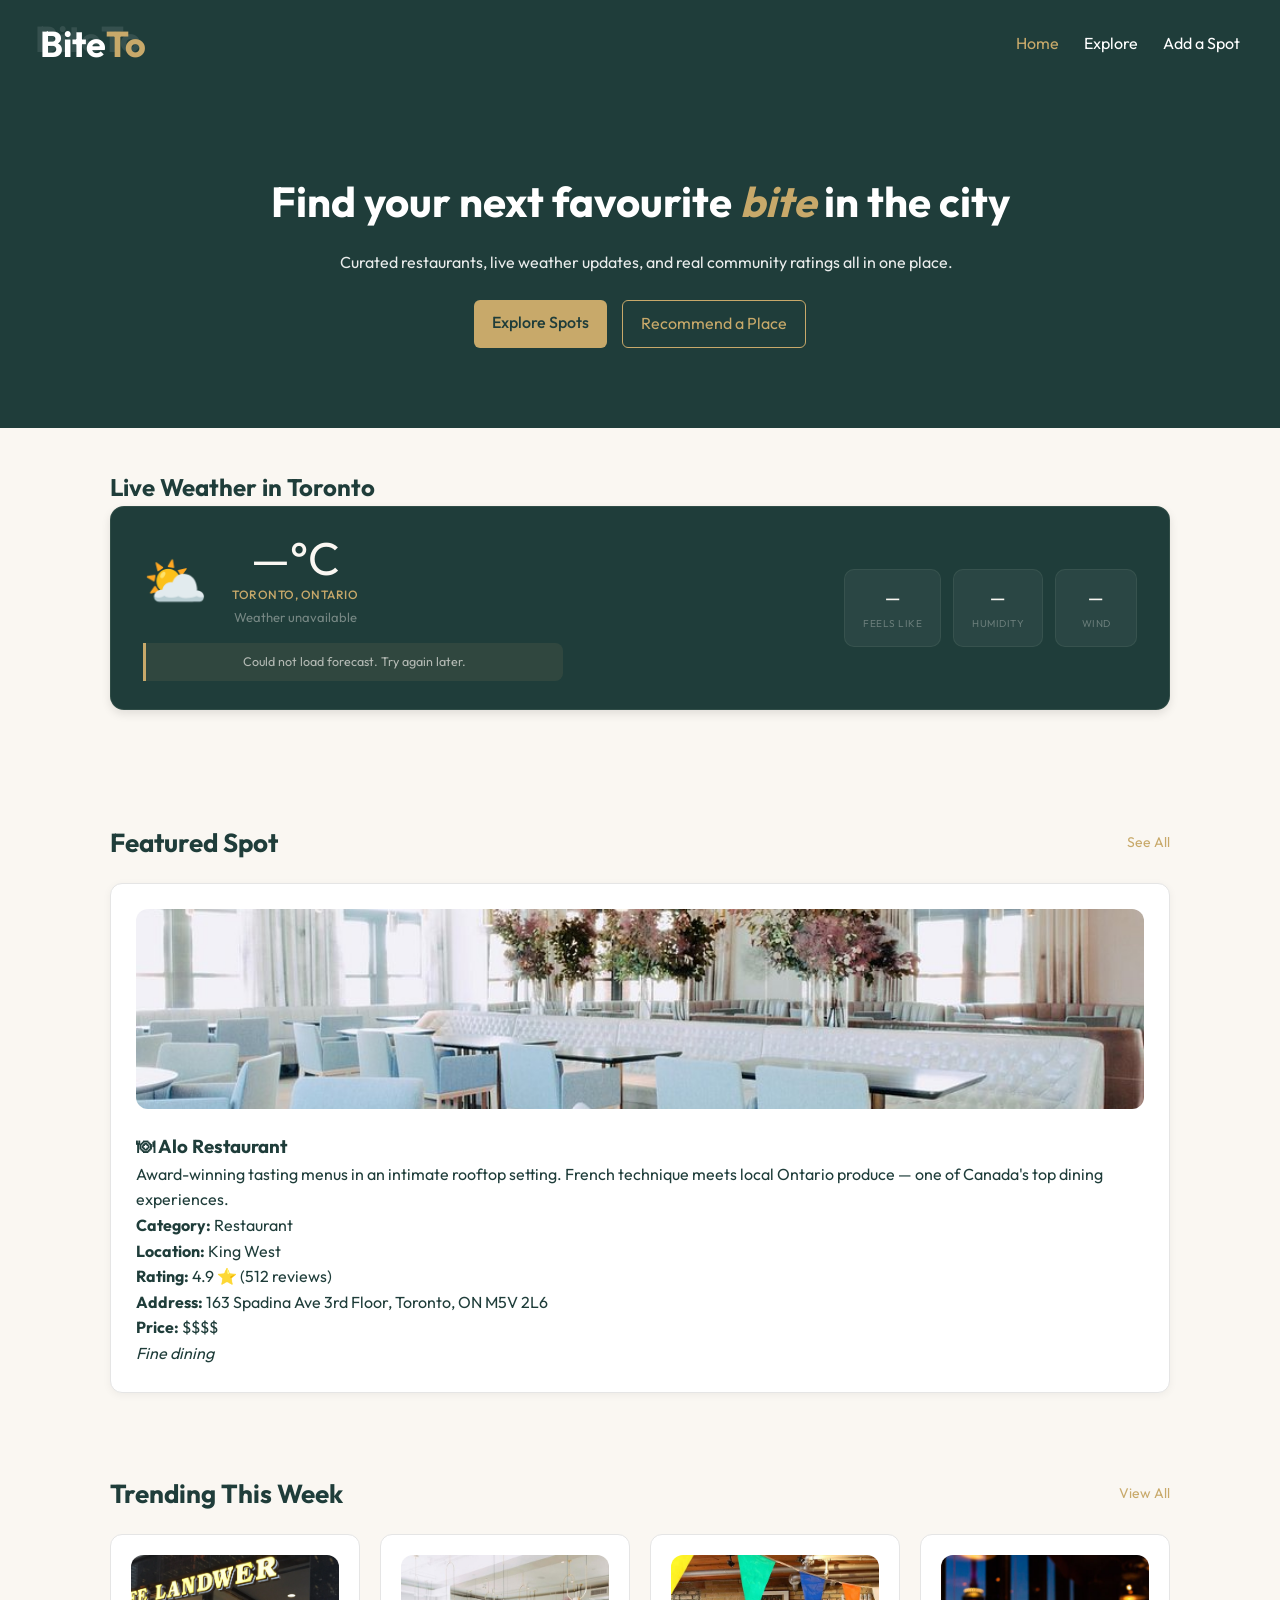
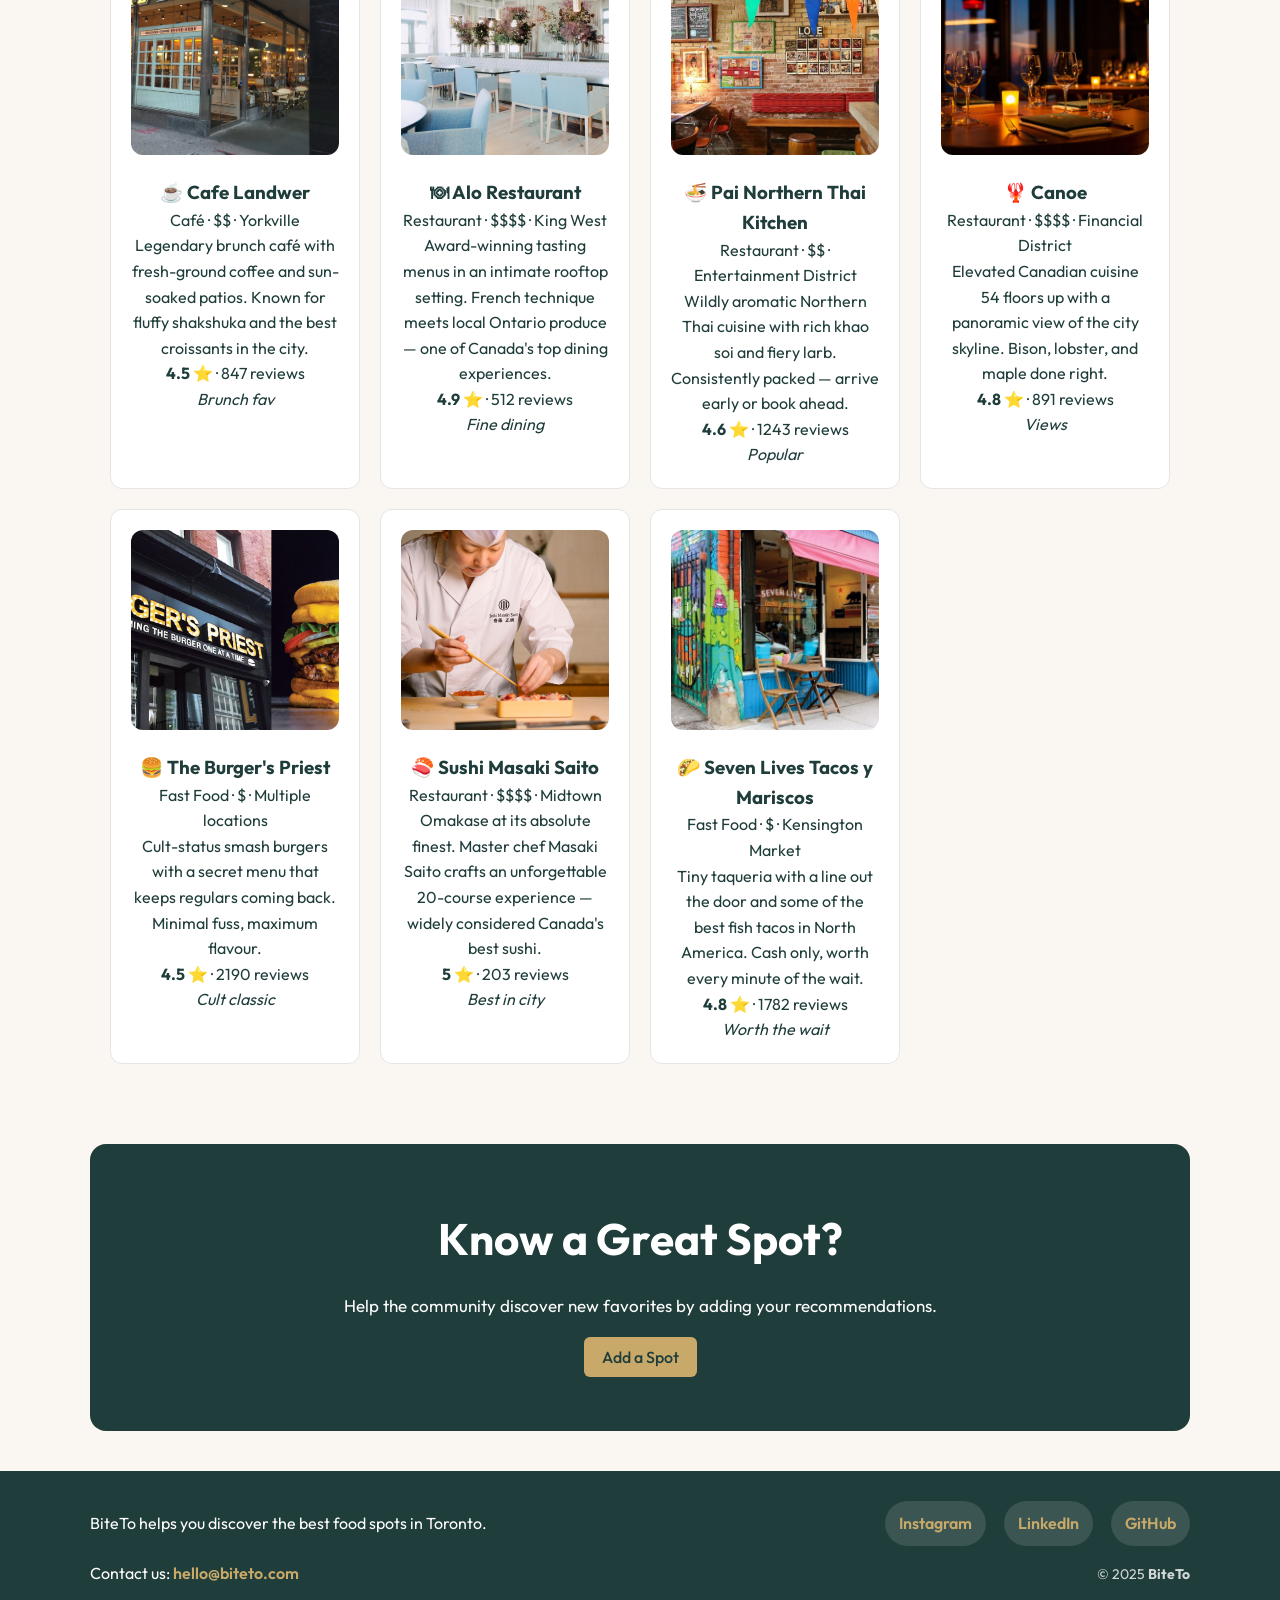
==== commit 480ad03b: "little style change" ====
--- a/index.html
+++ b/index.html
@@ -26,8 +26,7 @@
         <div class="hero-content">
             <h1>Find your next favourite <em>bite</em> in the city</h1>
             <p>
-                Curated restaurants, live weather updates, and real community
-                ratings — all in one place.
+                Curated restaurants, live weather updates, and real community ratings all in one place.
             </p>
             <div class="hero-buttons">
                 <a href="explore.html" class="btn-primary">Explore Spots</a>
--- a/css/styles.css
+++ b/css/styles.css
@@ -136,6 +136,7 @@
     margin: 0 auto 25px;
     font-size: 16px;
     opacity: 0.9;
+    white-space: nowrap;
 }
 
 .hero-buttons {
